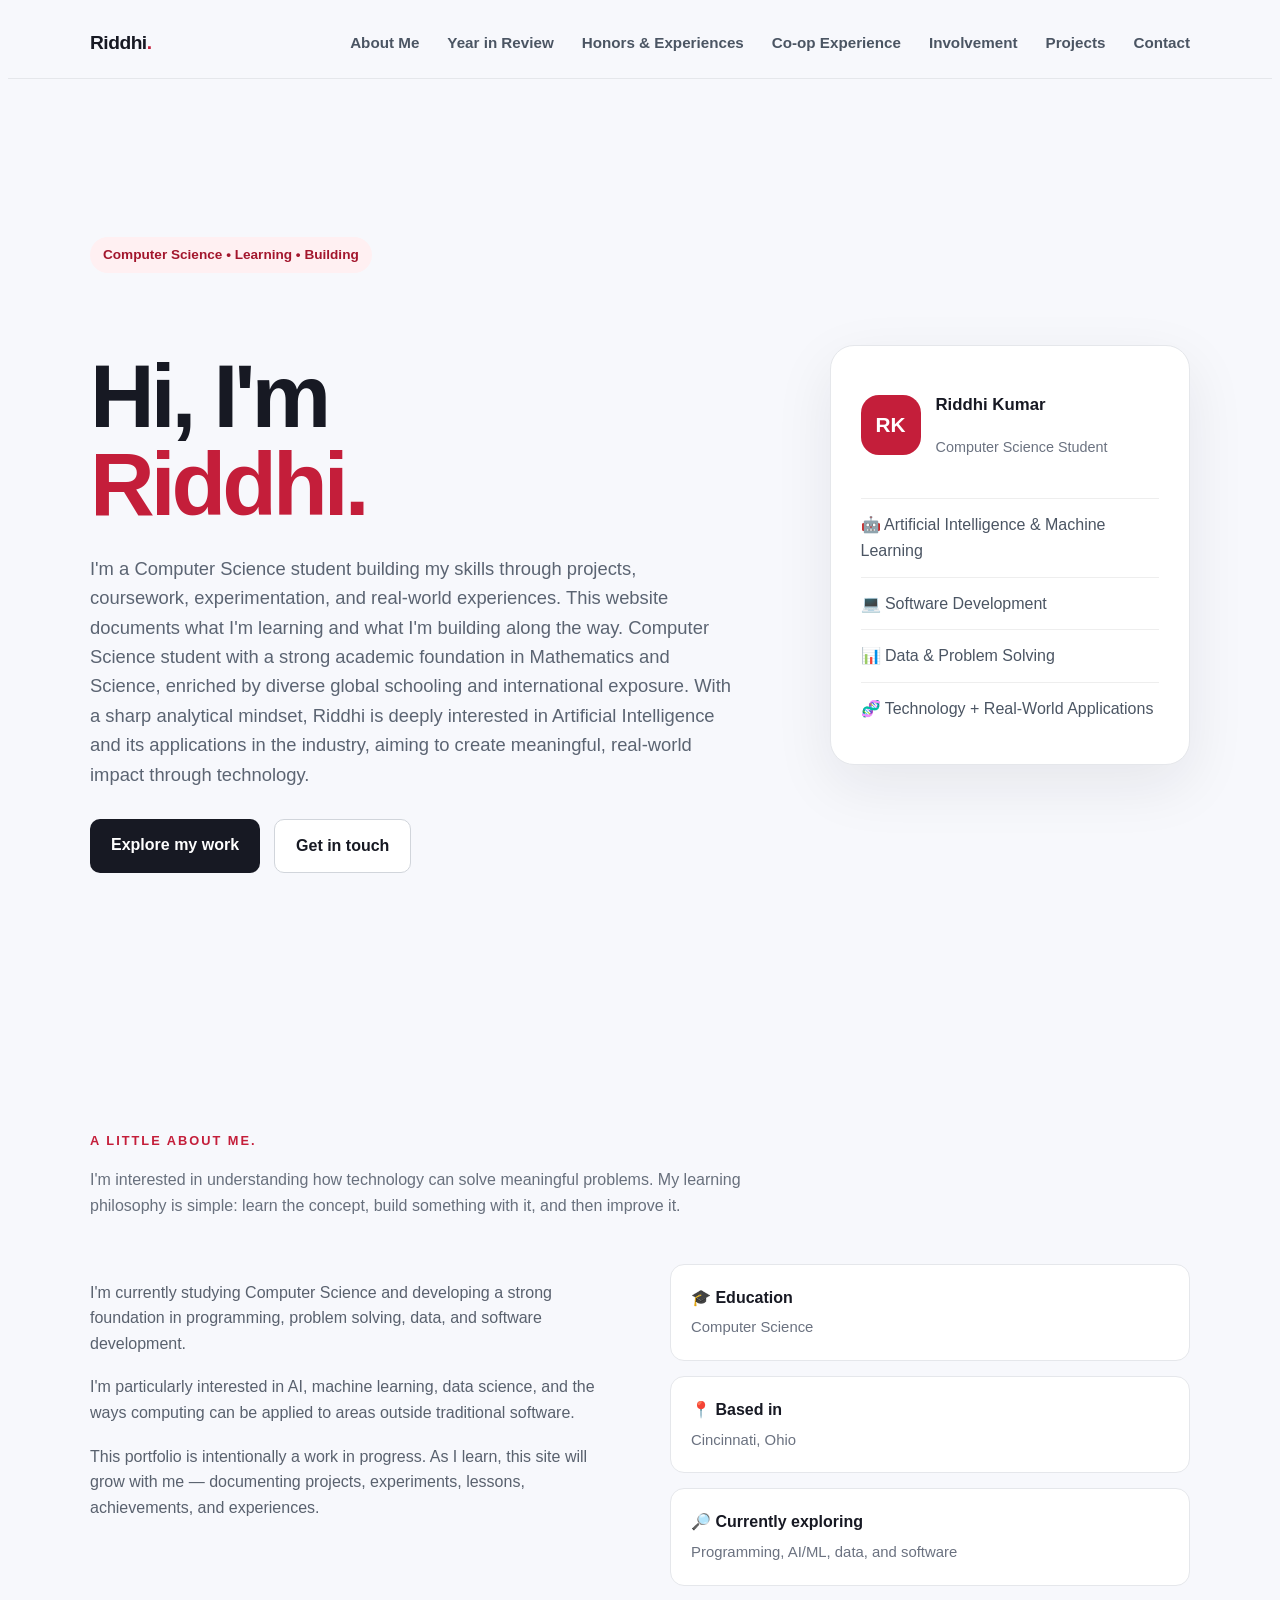
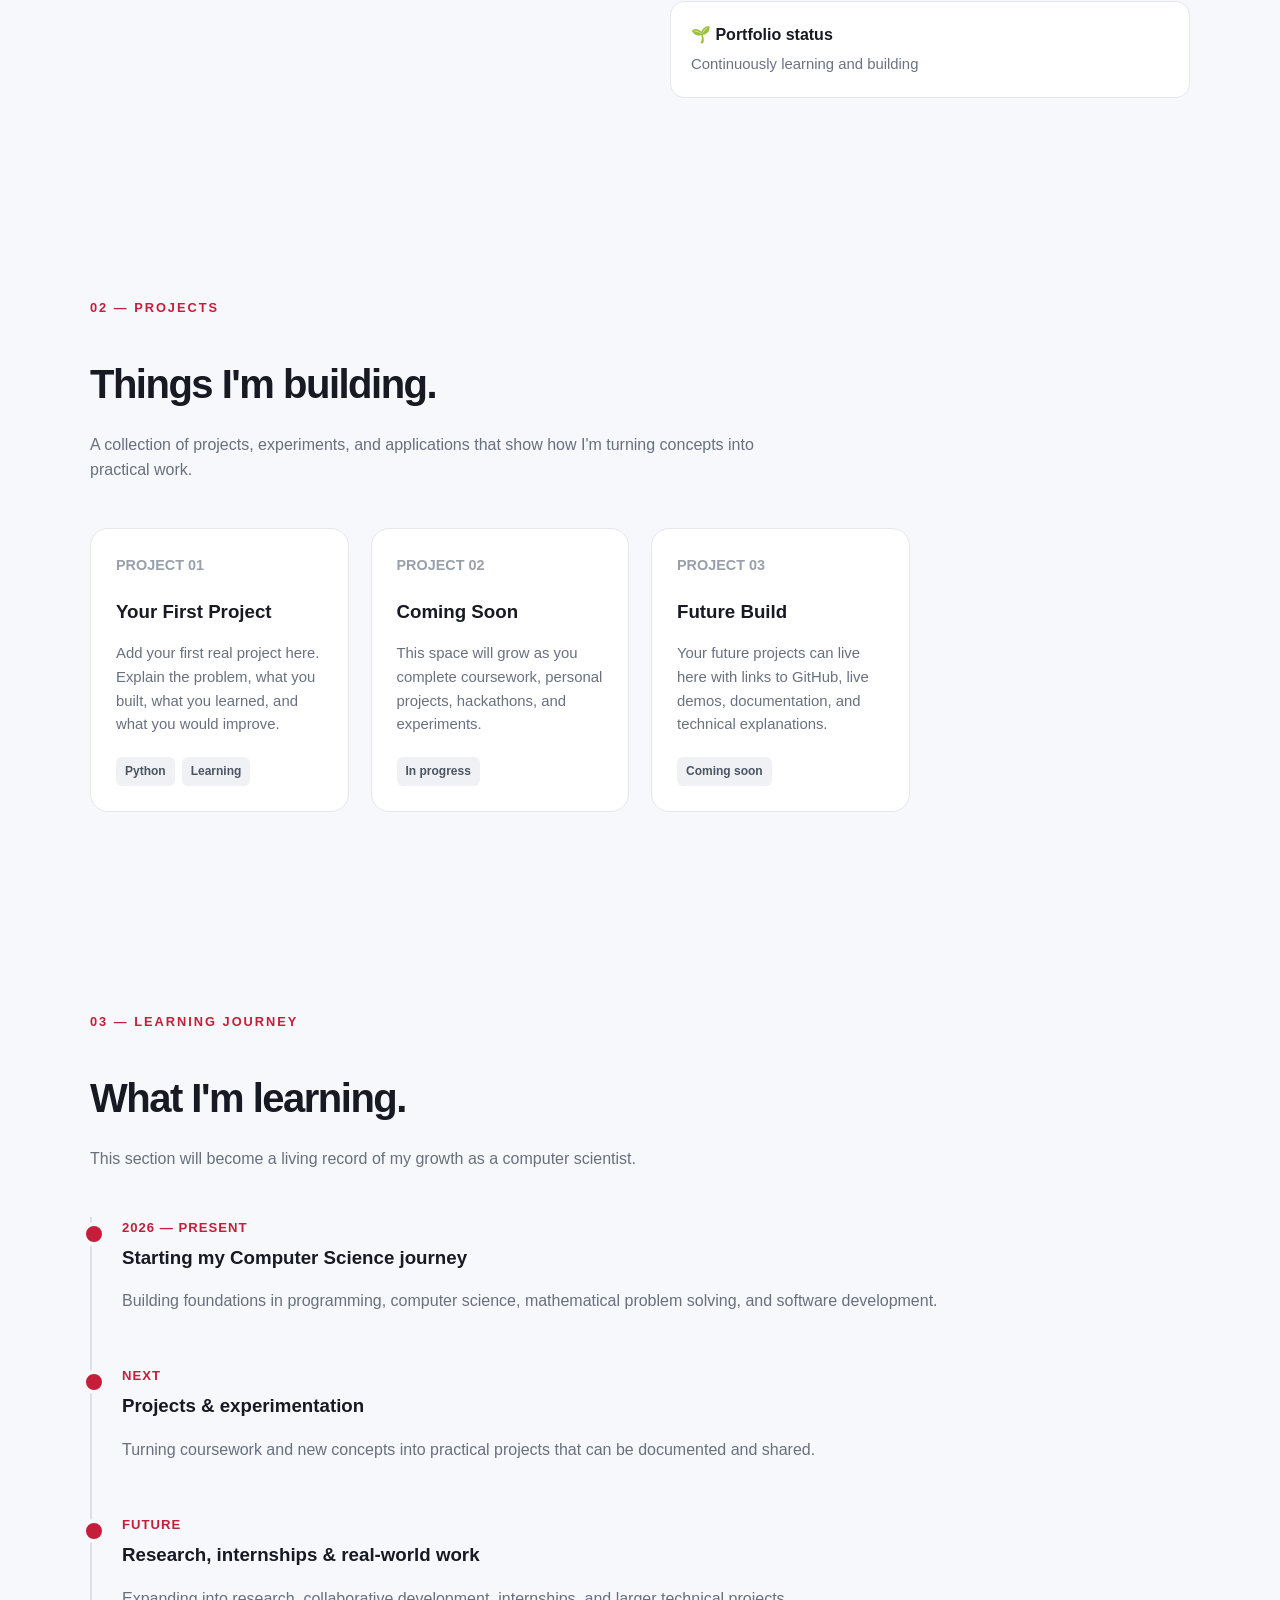
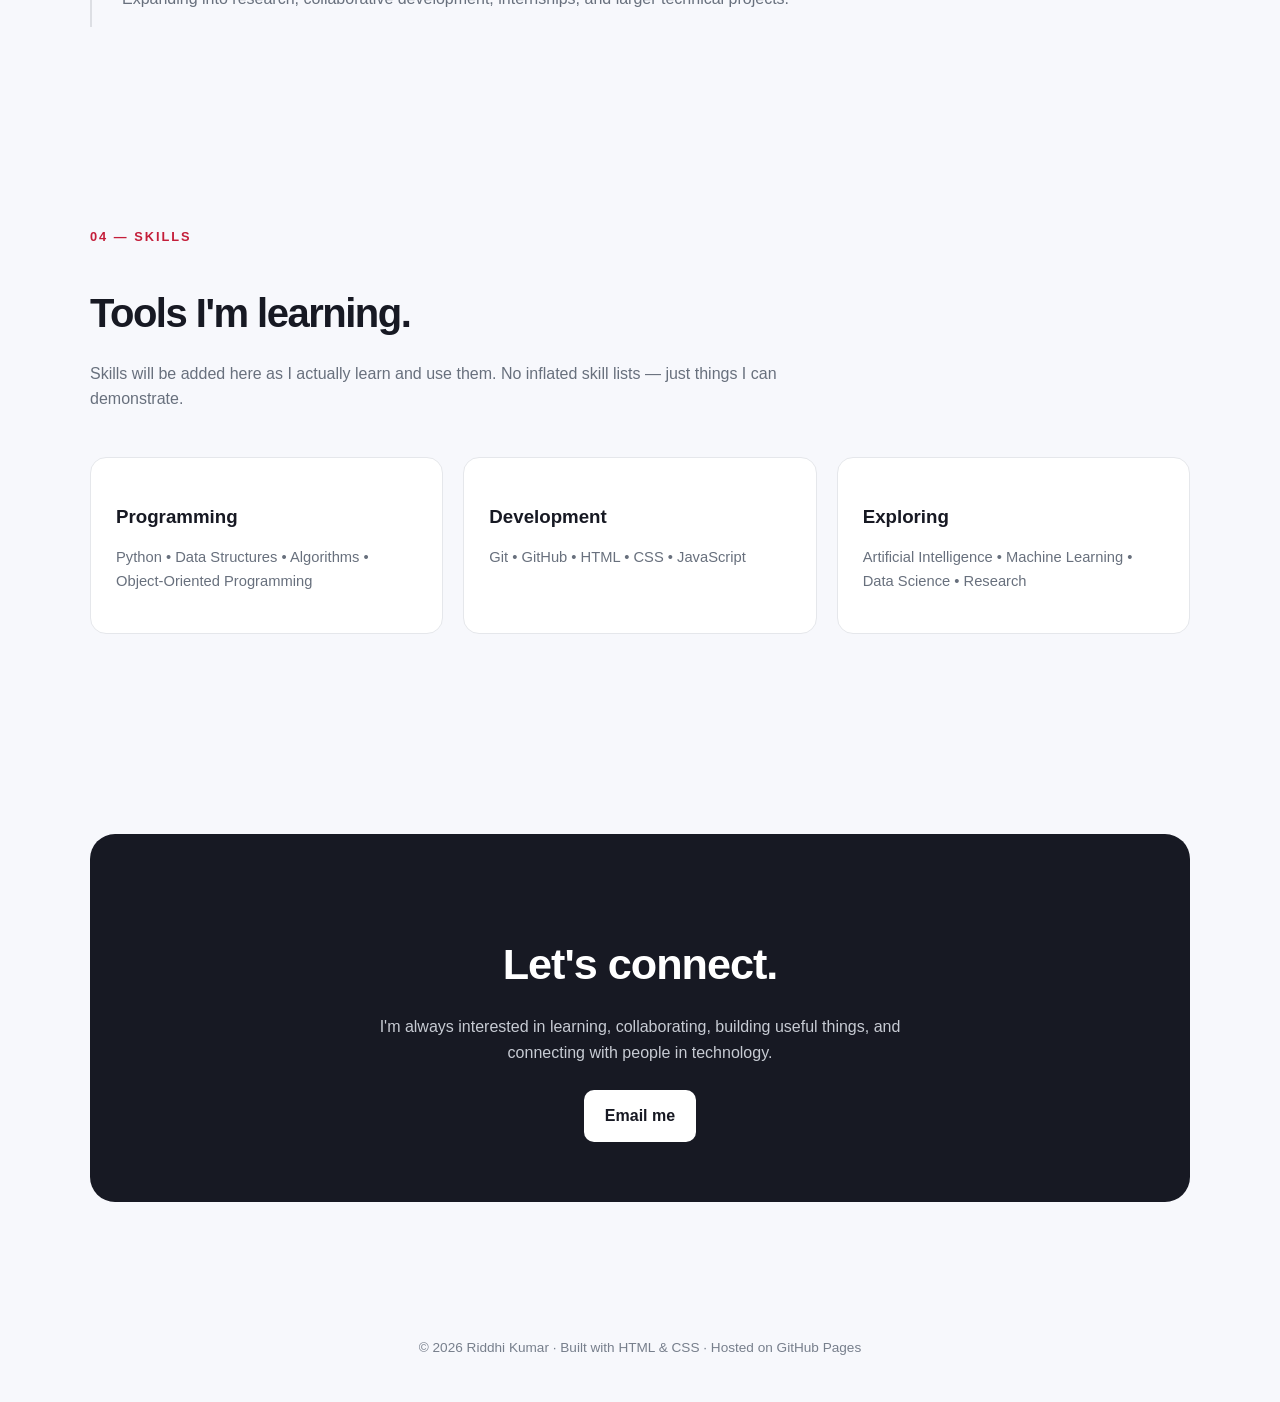
==== index.html @ 65c11aeb "Update index.html" ====
<!DOCTYPE html>
<html lang="en">
<head>
  <meta charset="UTF-8">
  <meta name="viewport" content="width=device-width, initial-scale=1.0">

  <title>Riddhi Kumar | Computer Science Student</title>

  <meta name="description" content="Riddhi Kumar's learning portfolio, projects, skills, and journey in computer science.">
<link rel="stylesheet" href="css/style.css">
 </head>

<body>

  <!-- NAVIGATION -->

 <nav>
    <div class="container nav-container">

        <div class="logo">
            Riddhi<span>.</span>
        </div>

        <div class="nav-links">
            <a href="index.html">About Me</a>
            <a href="year-in-review.html">Year in Review</a>
            <a href="honors.html">Honors & Experiences</a>
            <a href="coop.html">Co-op Experience</a>
            <a href="involvement.html">Involvement</a>
            <a href="projects.html">Projects</a>
            <a href="contact.html">Contact</a>
        </div>

    </div>
</nav>
      <!-- HERO -->

  <header class="hero">
    <div class="container hero-grid">

      <div>
        <div class="eyebrow">Computer Science • Learning • Building</div>

        <h1>
          Hi, I'm<br>
          <span>Riddhi.</span>
        </h1>

        <p class="hero-description">
          I'm a Computer Science student building my skills through
          projects, coursework, experimentation, and real-world experiences.
          This website documents what I'm learning and what I'm building along the way.
          Computer Science student with a strong academic foundation in Mathematics and Science, 
          enriched by diverse global schooling and international exposure. 
          With a sharp analytical mindset,
          Riddhi is deeply interested in Artificial Intelligence and its applications in the industry, 
          aiming to create meaningful, real-world impact through technology.
        </p>

        <div class="buttons">
          <a href="#projects" class="button button-primary">
            Explore my work
          </a>

          <a href="#contact" class="button button-secondary">
            Get in touch
          </a>
        </div>
      </div>


      <div class="hero-card">

        <div class="hero-card-top">
          <div class="avatar">RK</div>

          <div>
            <h3>Riddhi Kumar</h3>
            <p>Computer Science Student</p>
          </div>
        </div>

        <div class="interest">
          🤖 Artificial Intelligence & Machine Learning
        </div>

        <div class="interest">
          💻 Software Development
        </div>

        <div class="interest">
          📊 Data & Problem Solving
        </div>

        <div class="interest">
          🧬 Technology + Real-World Applications
        </div>

      </div>

    </div>
  </header>


  <!-- ABOUT -->

  <section id="about">
    <div class="container">

      <div class="section-label">A little about me.</div>

      <p class="section-intro">
        I'm interested in understanding how technology can solve meaningful
        problems. My learning philosophy is simple: learn the concept,
        build something with it, and then improve it.
      </p>

      <div class="about-grid">

        <div class="about-text">

          <p>
            I'm currently studying Computer Science and developing a strong
            foundation in programming, problem solving, data, and software
            development.
          </p>

          <p>
            I'm particularly interested in AI, machine learning, data science,
            and the ways computing can be applied to areas outside traditional
            software.
          </p>

          <p>
            This portfolio is intentionally a work in progress. As I learn,
            this site will grow with me — documenting projects, experiments,
            lessons, achievements, and experiences.
          </p>

        </div>

        <div class="facts">

          <div class="fact">
            <strong>🎓 Education</strong>
            <span>Computer Science</span>
          </div>

          <div class="fact">
            <strong>📍 Based in</strong>
            <span>Cincinnati, Ohio</span>
          </div>

          <div class="fact">
            <strong>🔎 Currently exploring</strong>
            <span>Programming, AI/ML, data, and software</span>
          </div>

          <div class="fact">
            <strong>🌱 Portfolio status</strong>
            <span>Continuously learning and building</span>
          </div>

        </div>

      </div>
    </div>
  </section>


  <!-- PROJECTS -->

  <section id="projects">
    <div class="container">

      <div class="section-label">02 — Projects</div>

      <h2 class="section-title">Things I'm building.</h2>

      <p class="section-intro">
        A collection of projects, experiments, and applications that show
        how I'm turning concepts into practical work.
      </p>

      <div class="projects">

        <article class="project">
          <div class="project-number">PROJECT 01</div>

          <h3>Your First Project</h3>

          <p>
            Add your first real project here. Explain the problem,
            what you built, what you learned, and what you would improve.
          </p>

          <div class="tags">
            <span class="tag">Python</span>
            <span class="tag">Learning</span>
          </div>
        </article>


        <article class="project">
          <div class="project-number">PROJECT 02</div>

          <h3>Coming Soon</h3>

          <p>
            This space will grow as you complete coursework,
            personal projects, hackathons, and experiments.
          </p>

          <div class="tags">
            <span class="tag">In progress</span>
          </div>
        </article>


        <article class="project">
          <div class="project-number">PROJECT 03</div>

          <h3>Future Build</h3>

          <p>
            Your future projects can live here with links to GitHub,
            live demos, documentation, and technical explanations.
          </p>

          <div class="tags">
            <span class="tag">Coming soon</span>
          </div>
        </article>

      </div>

    </div>
  </section>


  <!-- LEARNING JOURNEY -->

  <section id="learning">
    <div class="container">

      <div class="section-label">03 — Learning Journey</div>

      <h2 class="section-title">What I'm learning.</h2>

      <p class="section-intro">
        This section will become a living record of my growth as a
        computer scientist.
      </p>

      <div class="timeline">

        <div class="timeline-item">

          <div class="timeline-date">2026 — Present</div>

          <h3>Starting my Computer Science journey</h3>

          <p>
            Building foundations in programming, computer science,
            mathematical problem solving, and software development.
          </p>

        </div>


        <div class="timeline-item">

          <div class="timeline-date">Next</div>

          <h3>Projects & experimentation</h3>

          <p>
            Turning coursework and new concepts into practical projects
            that can be documented and shared.
          </p>

        </div>


        <div class="timeline-item">

          <div class="timeline-date">Future</div>

          <h3>Research, internships & real-world work</h3>

          <p>
            Expanding into research, collaborative development,
            internships, and larger technical projects.
          </p>

        </div>

      </div>

    </div>
  </section>


  <!-- SKILLS -->

  <section id="skills">
    <div class="container">

      <div class="section-label">04 — Skills</div>

      <h2 class="section-title">Tools I'm learning.</h2>

      <p class="section-intro">
        Skills will be added here as I actually learn and use them.
        No inflated skill lists — just things I can demonstrate.
      </p>

      <div class="skills">

        <div class="skill-card">
          <h3>Programming</h3>
          <p>
            Python • Data Structures • Algorithms •
            Object-Oriented Programming
          </p>
        </div>

        <div class="skill-card">
          <h3>Development</h3>
          <p>
            Git • GitHub • HTML • CSS • JavaScript
          </p>
        </div>

        <div class="skill-card">
          <h3>Exploring</h3>
          <p>
            Artificial Intelligence • Machine Learning •
            Data Science • Research
          </p>
        </div>

      </div>

    </div>
  </section>


  <!-- CONTACT -->

  <section id="contact">
    <div class="container">

      <div class="contact-box">

        <h2>Let's connect.</h2>

        <p>
          I'm always interested in learning, collaborating,
          building useful things, and connecting with people in technology.
        </p>

        <a
          href="mailto:kumar2rd@mail.uc.edu"
          class="button"
        >
          Email me
        </a>

      </div>

    </div>
  </section>


  <!-- FOOTER -->

  <footer>
    <div class="container">
      © 2026 Riddhi Kumar · Built with HTML & CSS · Hosted on GitHub Pages
    </div>
  </footer>
<script src="js/script.js"></script>
</body>
</html>
---- css/style.css ----
```css
/* =========================
   GLOBAL
========================= */

* {
  margin: 0;
  padding: 0;
  box-sizing: border-box;
}

html {
  scroll-behavior: smooth;
}

body {
  font-family: Inter, -apple-system, BlinkMacSystemFont, "Segoe UI", sans-serif;
  background: #f7f8fc;
  color: #171923;
  line-height: 1.6;
}

a {
  color: inherit;
  text-decoration: none;
}

.container {
  width: min(1100px, 90%);
  margin: auto;
}


/* =========================
   NAVIGATION
========================= */

nav {
  position: sticky;
  top: 0;
  z-index: 1000;

  background: rgba(247, 248, 252, 0.92);
  backdrop-filter: blur(12px);

  border-bottom: 1px solid #e5e7eb;
}

.nav-container {
  min-height: 70px;

  display: flex;
  justify-content: space-between;
  align-items: center;
}

.logo {
  font-size: 1.2rem;
  font-weight: 800;
  letter-spacing: -0.5px;
}

.logo span {
  color: #c41e3a;
}

.nav-links {
  display: flex;
  align-items: center;
  gap: 28px;

  list-style: none;

  font-size: 0.95rem;
  font-weight: 600;
}

.nav-links a {
  color: #4b5563;
  transition: 0.2s ease;
}

.nav-links a:hover {
  color: #c41e3a;
}


/* =========================
   HERO
========================= */

.hero {
  min-height: 88vh;

  display: flex;
  align-items: center;

  padding: 80px 0;
}

.hero-grid {
  display: grid;

  /* Text on left, card on right */
  grid-template-columns: 1.3fr 0.7fr;

  gap: 70px;
  align-items: center;
}

.eyebrow {
  display: inline-block;

  padding: 7px 13px;

  border-radius: 999px;

  background: #fff0f2;
  color: #a3162d;

  font-size: 0.85rem;
  font-weight: 700;

  margin-bottom: 20px;
}

h1 {
  font-size: clamp(3rem, 7vw, 5.8rem);

  line-height: 0.98;
  letter-spacing: -4px;

  margin-bottom: 25px;
}

h1 span {
  color: #c41e3a;
}

.hero-description {
  max-width: 650px;

  font-size: 1.15rem;

  color: #5b6472;

  margin-bottom: 30px;
}

.buttons {
  display: flex;
  flex-wrap: wrap;
  gap: 14px;
}

.button {
  display: inline-block;

  padding: 13px 21px;

  border-radius: 10px;

  font-weight: 700;

  transition: 0.2s ease;
}

.button-primary {
  background: #171923;
  color: white;
}

.button-primary:hover {
  transform: translateY(-2px);
  background: #c41e3a;
}

.button-secondary {
  border: 1px solid #d1d5db;
  background: white;
}

.button-secondary:hover {
  transform: translateY(-2px);
  border-color: #c41e3a;
}


/* =========================
   HERO CARD
========================= */

.hero-card {
  background: white;

  border: 1px solid #e5e7eb;
  border-radius: 24px;

  padding: 30px;

  box-shadow: 0 20px 60px rgba(20, 20, 40, 0.08);
}

.hero-card-top {
  display: flex;
  align-items: center;

  gap: 15px;

  margin-bottom: 25px;
}

.avatar {
  width: 60px;
  height: 60px;

  border-radius: 18px;

  background: #c41e3a;
  color: white;

  display: grid;
  place-items: center;

  font-size: 1.3rem;
  font-weight: 800;
}

.hero-card h3 {
  font-size: 1.05rem;
}

.hero-card p {
  color: #6b7280;
  font-size: 0.9rem;
}

.interest {
  padding: 13px 0;

  border-top: 1px solid #eee;

  color: #4b5563;
}


/* =========================
   GENERAL SECTIONS
========================= */

section {
  padding: 100px 0;
}

.section-label {
  color: #c41e3a;

  font-size: 0.8rem;
  font-weight: 800;

  text-transform: uppercase;
  letter-spacing: 2px;

  margin-bottom: 10px;
}

.section-title {
  font-size: 2.5rem;

  letter-spacing: -1.5px;

  margin-bottom: 15px;
}

.section-intro {
  color: #68707d;

  max-width: 700px;

  margin-bottom: 45px;
}


/* =========================
   ABOUT
========================= */

.about-grid {
  display: grid;

  /* About text on left, facts on right */
  grid-template-columns: 1fr 1fr;

  gap: 60px;
}

.about-text p {
  margin-bottom: 18px;

  color: #59616e;
}

.facts {
  display: grid;
  gap: 15px;
}

.fact {
  padding: 20px;

  background: white;

  border: 1px solid #e5e7eb;
  border-radius: 14px;
}

.fact strong {
  display: block;

  margin-bottom: 4px;
}

.fact span {
  color: #6b7280;

  font-size: 0.93rem;
}


/* =========================
   PROJECTS
========================= */

.projects {
  display: grid;

  /* FOUR PROJECTS ACROSS */
  grid-template-columns: repeat(4, 1fr);

  gap: 22px;
}

.project {
  background: white;

  border: 1px solid #e5e7eb;
  border-radius: 18px;

  padding: 25px;

  transition: 0.25s ease;
}

.project:hover {
  transform: translateY(-5px);

  box-shadow: 0 15px 40px rgba(20, 20, 40, 0.08);
}

.project-number {
  color: #c41e3a;

  font-weight: 800;

  margin-bottom: 20px;
}

.project h3 {
  margin-bottom: 10px;
}

.project p {
  color: #69717e;

  font-size: 0.93rem;

  margin-bottom: 20px;
}


/* =========================
   PROJECT TAGS
========================= */

.tags {
  display: flex;

  flex-wrap: wrap;

  gap: 7px;
}

.tag {
  background: #f0f1f4;

  padding: 5px 9px;

  border-radius: 6px;

  font-size: 0.75rem;
  font-weight: 700;

  color: #4b5563;
}


/* =========================
   LEARNING / TIMELINE
========================= */

.timeline {
  border-left: 2px solid #dddfe4;

  padding-left: 30px;

  display: grid;

  gap: 35px;
}

.timeline-item {
  position: relative;
}

.timeline-item::before {
  content: "";

  position: absolute;

  left: -40px;
  top: 5px;

  width: 16px;
  height: 16px;

  border-radius: 50%;

  background: #c41e3a;

  border: 4px solid #f7f8fc;
}

.timeline-date {
  color: #c41e3a;

  font-size: 0.82rem;
  font-weight: 800;

  text-transform: uppercase;
  letter-spacing: 1px;
}

.timeline-item h3 {
  margin: 5px 0;
}

.timeline-item p {
  color: #68707d;
}


/* =========================
   SKILLS
========================= */

.skills {
  display: grid;

  /* THREE SKILLS ACROSS */
  grid-template-columns: repeat(3, 1fr);

  gap: 20px;
}

.skill-card {
  background: white;

  border: 1px solid #e5e7eb;
  border-radius: 16px;

  padding: 25px;
}

.skill-card h3 {
  margin-bottom: 10px;
}

.skill-card p {
  color: #68707d;

  font-size: 0.92rem;
}


/* =========================
   CONTACT
========================= */

.contact-box {
  background: #171923;

  color: white;

  border-radius: 25px;

  padding: 60px;

  text-align: center;
}

.contact-box h2 {
  font-size: 2.7rem;

  margin-bottom: 15px;

  letter-spacing: -1px;
}

.contact-box p {
  color: #c7cbd3;

  max-width: 600px;

  margin: 0 auto 25px;
}

.contact-box .button {
  background: white;

  color: #171923;
}


/* =========================
   FOOTER
========================= */

footer {
  padding: 35px 0;

  color: #777f8c;

  font-size: 0.85rem;

  text-align: center;
}


/* =========================
   MOBILE
========================= */

@media (max-width: 1000px) {

  .nav-links {
    gap: 15px;
    font-size: 0.85rem;
  }

  .hero-grid {
    grid-template-columns: 1fr;
  }

  .about-grid {
    grid-template-columns: 1fr;
  }

  .projects {
    grid-template-columns: repeat(2, 1fr);
  }

  .skills {
    grid-template-columns: repeat(2, 1fr);
  }
}


@media (max-width: 650px) {

  .nav-container {
    flex-direction: column;

    padding: 18px 0;

    gap: 15px;
  }

  .nav-links {
    flex-wrap: wrap;

    justify-content: center;

    gap: 12px;
  }

  .hero {
    padding: 60px 0;
  }

  h1 {
    font-size: 3rem;

    letter-spacing: -2px;
  }

  .projects {
    grid-template-columns: 1fr;
  }

  .skills {
    grid-template-columns: 1fr;
  }

  .contact-box {
    padding: 40px 25px;
  }

  .contact-box h2 {
    font-size: 2.2rem;
  }
}
```
/* =========================
   YEAR IN REVIEW PAGE
========================= */

.year-review-page {
    min-height: calc(100vh - 70px);
}

.year-review-hero {
    padding: 110px 0 120px;
}

.year-review-intro {
    max-width: 650px;
    color: #68707d;
    font-size: 1.1rem;
    margin-bottom: 55px;
}


/* YEAR CARD */

.year-card {
    display: block;

    position: relative;

    max-width: 850px;

    margin: 0 auto;

    padding: 45px;

    background: white;

    border: 1px solid #e5e7eb;

    border-radius: 24px;

    box-shadow: 0 20px 60px rgba(20, 20, 40, 0.07);

    transition:
        transform 0.3s ease,
        box-shadow 0.3s ease,
        border-color 0.3s ease;
}


/* Card hover */

.year-card:hover {
    transform: translateY(-8px);

    border-color: #c41e3a;

    box-shadow: 0 30px 80px rgba(20, 20, 40, 0.12);
}


/* TOP OF CARD */

.year-card-top {
    display: flex;

    justify-content: space-between;

    align-items: center;

    margin-bottom: 55px;
}

.year-card-label {
    font-size: 0.75rem;

    font-weight: 800;

    letter-spacing: 2px;

    color: #c41e3a;
}

.year-card-arrow {
    width: 45px;
    height: 45px;

    display: grid;

    place-items: center;

    border-radius: 50%;

    background: #f7f8fc;

    font-size: 1.3rem;

    transition: 0.3s ease;
}

.year-card:hover .year-card-arrow {
    background: #c41e3a;

    color: white;

    transform: rotate(5deg);
}


/* YEAR NUMBER */

.year-number {
    font-size: 1rem;

    font-weight: 700;

    color: #68707d;

    margin-bottom: 5px;
}


/* YEAR TITLE */

.year-card h2 {
    font-size: clamp(3rem, 7vw, 5rem);

    line-height: 1;

    letter-spacing: -3px;

    margin-bottom: 25px;

    color: #171923;
}


/* DESCRIPTION */

.year-card-description {
    max-width: 650px;

    font-size: 1.05rem;

    color: #68707d;

    line-height: 1.8;
}


/* CARD FOOTER */

.year-card-footer {
    display: flex;

    justify-content: space-between;

    align-items: center;

    margin-top: 55px;

    padding-top: 20px;

    border-top: 1px solid #e5e7eb;

    font-size: 0.9rem;

    font-weight: 800;

    color: #171923;
}

.year-card-footer .arrow {
    color: #c41e3a;

    font-size: 1.3rem;

    transition: transform 0.3s ease;
}

.year-card:hover .year-card-footer .arrow {
    transform: translateX(6px);
}


/* MOBILE */

@media (max-width: 650px) {

    .year-review-hero {
        padding: 70px 0 80px;
    }

    .year-card {
        padding: 30px;
    }

    .year-card-top {
        margin-bottom: 40px;
    }

    .year-card h2 {
        font-size: 3.2rem;

        letter-spacing: -2px;
    }

    .year-card-footer {
        margin-top: 40px;
    }
}
/* =========================
   PROJECTS PAGE
========================= */

.projects-page {
    min-height: calc(100vh - 70px);
}

.projects-hero {
    padding: 110px 0 120px;
}

.projects-intro {
    max-width: 700px;
    color: #68707d;
    font-size: 1.1rem;
    line-height: 1.8;
    margin-bottom: 60px;
}


/* PROJECT GRID */

.project-grid {
    display: grid;
    grid-template-columns: repeat(2, 1fr);
    gap: 28px;
}


/* PROJECT CARD */

.project-card {
    display: flex;
    flex-direction: column;

    min-height: 430px;

    padding: 35px;

    background: white;

    border: 1px solid #e5e7eb;

    border-radius: 22px;

    box-shadow: 0 15px 45px rgba(20, 20, 40, 0.05);

    text-decoration: none;

    transition:
        transform 0.3s ease,
        box-shadow 0.3s ease,
        border-color 0.3s ease;
}

.project-card:hover {
    transform: translateY(-8px);

    border-color: #c41e3a;

    box-shadow: 0 25px 65px rgba(20, 20, 40, 0.11);
}


/* CARD TOP */

.project-card-top {
    display: flex;

    justify-content: space-between;

    align-items: center;

    margin-bottom: 55px;
}

.project-number {
    font-size: 0.9rem;

    font-weight: 800;

    color: #9aa0aa;
}

.project-arrow {
    width: 44px;
    height: 44px;

    display: grid;

    place-items: center;

    border-radius: 50%;

    background: #f7f8fc;

    color: #171923;

    font-size: 1.2rem;

    transition: 0.3s ease;
}

.project-card:hover .project-arrow {
    background: #c41e3a;

    color: white;

    transform: rotate(5deg);
}


/* CONTENT */

.project-card-content {
    flex: 1;
}

.project-category {
    margin-bottom: 12px;

    font-size: 0.72rem;

    font-weight: 800;

    letter-spacing: 1.8px;

    color: #c41e3a;
}

.project-card h2 {
    margin-bottom: 18px;

    font-size: 2rem;

    letter-spacing: -1px;

    color: #171923;
}

.project-card-content > p:last-child {
    max-width: 500px;

    color: #68707d;

    line-height: 1.7;

    font-size: 0.98rem;
}


/* CARD FOOTER */

.project-card-footer {
    display: flex;

    justify-content: space-between;

    align-items: center;

    padding-top: 22px;

    margin-top: 35px;

    border-top: 1px solid #e5e7eb;

    color: #171923;

    font-size: 0.9rem;

    font-weight: 800;
}

.project-card-footer span:last-child {
    color: #c41e3a;

    font-size: 1.25rem;

    transition: transform 0.3s ease;
}

.project-card:hover .project-card-footer span:last-child {
    transform: translateX(6px);
}


/* MOBILE */

@media (max-width: 800px) {

    .projects-hero {
        padding: 75px 0 90px;
    }

    .project-grid {
        grid-template-columns: 1fr;
    }

    .project-card {
        min-height: 390px;
    }

}


@media (max-width: 650px) {

    .project-card {
        padding: 28px;

        min-height: 360px;
    }

    .project-card-top {
        margin-bottom: 40px;
    }

    .project-card h2 {
        font-size: 1.7rem;
    }

}
/* =========================
   INVOLVEMENT PAGE
========================= */

.involvement-page {
    min-height: calc(100vh - 70px);
}

.involvement-hero {
    padding: 110px 0 120px;
}

.involvement-intro {
    max-width: 700px;
    color: #68707d;
    font-size: 1.1rem;
    line-height: 1.8;
    margin-bottom: 60px;
}


/* INVOLVEMENT GRID */

.involvement-grid {
    display: grid;
    grid-template-columns: repeat(2, 1fr);
    gap: 28px;
}


/* CARD */

.involvement-card {
    display: flex;
    flex-direction: column;

    min-height: 430px;

    padding: 35px;

    background: white;

    border: 1px solid #e5e7eb;

    border-radius: 22px;

    box-shadow: 0 15px 45px rgba(20, 20, 40, 0.05);

    text-decoration: none;

    transition:
        transform 0.3s ease,
        box-shadow 0.3s ease,
        border-color 0.3s ease;
}

.involvement-card:hover {
    transform: translateY(-8px);

    border-color: #c41e3a;

    box-shadow: 0 25px 65px rgba(20, 20, 40, 0.11);
}


/* CARD TOP */

.involvement-card-top {
    display: flex;

    justify-content: space-between;

    align-items: center;

    margin-bottom: 55px;
}

.involvement-number {
    font-size: 0.9rem;

    font-weight: 800;

    color: #9aa0aa;
}

.involvement-arrow {
    width: 44px;
    height: 44px;

    display: grid;

    place-items: center;

    border-radius: 50%;

    background: #f7f8fc;

    color: #171923;

    font-size: 1.2rem;

    transition: 0.3s ease;
}

.involvement-card:hover .involvement-arrow {
    background: #c41e3a;

    color: white;

    transform: rotate(5deg);
}


/* CONTENT */

.involvement-card-content {
    flex: 1;
}

.involvement-category {
    margin-bottom: 12px;

    font-size: 0.72rem;

    font-weight: 800;

    letter-spacing: 1.8px;

    color: #c41e3a;
}

.involvement-card h2 {
    margin-bottom: 18px;

    font-size: 2rem;

    letter-spacing: -1px;

    color: #171923;
}

.involvement-card-content > p:last-child {
    max-width: 500px;

    color: #68707d;

    line-height: 1.7;

    font-size: 0.98rem;
}


/* FOOTER */

.involvement-card-footer {
    display: flex;

    justify-content: space-between;

    align-items: center;

    padding-top: 22px;

    margin-top: 35px;

    border-top: 1px solid #e5e7eb;

    color: #171923;

    font-size: 0.9rem;

    font-weight: 800;
}

.involvement-card-footer span:last-child {
    color: #c41e3a;

    font-size: 1.25rem;

    transition: transform 0.3s ease;
}

.involvement-card:hover .involvement-card-footer span:last-child {
    transform: translateX(6px);
}


/* MOBILE */

@media (max-width: 800px) {

    .involvement-hero {
        padding: 75px 0 90px;
    }

    .involvement-grid {
        grid-template-columns: 1fr;
    }

    .involvement-card {
        min-height: 390px;
    }

}

@media (max-width: 650px) {

    .involvement-card {
        padding: 28px;
        min-height: 360px;
    }

    .involvement-card-top {
        margin-bottom: 40px;
    }

    .involvement-card h2 {
        font-size: 1.7rem;
    }

}
/* =========================
   HONORS & EXPERIENCES PAGE
========================= */

.honors-page {
    min-height: calc(100vh - 70px);
}

.honors-hero {
    padding: 110px 0 120px;
}

.honors-intro {
    max-width: 700px;
    color: #68707d;
    font-size: 1.1rem;
    line-height: 1.8;
    margin-bottom: 60px;
}


/* HONORS GRID */

.honors-grid {
    display: grid;
    grid-template-columns: repeat(2, 1fr);
    gap: 28px;
}


/* CARD */

.honors-card {
    display: flex;
    flex-direction: column;

    min-height: 430px;

    padding: 35px;

    background: white;

    border: 1px solid #e5e7eb;

    border-radius: 22px;

    box-shadow: 0 15px 45px rgba(20, 20, 40, 0.05);

    text-decoration: none;

    transition:
        transform 0.3s ease,
        box-shadow 0.3s ease,
        border-color 0.3s ease;
}

.honors-card:hover {
    transform: translateY(-8px);

    border-color: #c41e3a;

    box-shadow: 0 25px 65px rgba(20, 20, 40, 0.11);
}


/* CARD TOP */

.honors-card-top {
    display: flex;

    justify-content: space-between;

    align-items: center;

    margin-bottom: 55px;
}

.honors-number {
    font-size: 0.9rem;

    font-weight: 800;

    color: #9aa0aa;
}

.honors-arrow {
    width: 44px;
    height: 44px;

    display: grid;

    place-items: center;

    border-radius: 50%;

    background: #f7f8fc;

    color: #171923;

    font-size: 1.2rem;

    transition: 0.3s ease;
}

.honors-card:hover .honors-arrow {
    background: #c41e3a;

    color: white;

    transform: rotate(5deg);
}


/* CONTENT */

.honors-card-content {
    flex: 1;
}

.honors-category {
    margin-bottom: 12px;

    font-size: 0.72rem;

    font-weight: 800;

    letter-spacing: 1.8px;

    color: #c41e3a;
}

.honors-card h2 {
    margin-bottom: 18px;

    font-size: 2rem;

    letter-spacing: -1px;

    color: #171923;
}

.honors-card-content > p:last-child {
    max-width: 500px;

    color: #68707d;

    line-height: 1.7;

    font-size: 0.98rem;
}


/* FOOTER */

.honors-card-footer {
    display: flex;

    justify-content: space-between;

    align-items: center;

    padding-top: 22px;

    margin-top: 35px;

    border-top: 1px solid #e5e7eb;

    color: #171923;

    font-size: 0.9rem;

    font-weight: 800;
}

.honors-card-footer span:last-child {
    color: #c41e3a;

    font-size: 1.25rem;

    transition: transform 0.3s ease;
}

.honors-card:hover .honors-card-footer span:last-child {
    transform: translateX(6px);
}


/* MOBILE */

@media (max-width: 800px) {

    .honors-hero {
        padding: 75px 0 90px;
    }

    .honors-grid {
        grid-template-columns: 1fr;
    }

    .honors-card {
        min-height: 390px;
    }

}

@media (max-width: 650px) {

    .honors-card {
        padding: 28px;
        min-height: 360px;
    }

    .honors-card-top {
        margin-bottom: 40px;
    }

    .honors-card h2 {
        font-size: 1.7rem;
    }

}
/* =========================
   CO-OP EXPERIENCE PAGE
========================= */

.coop-page {
    min-height: calc(100vh - 70px);
}

.coop-hero {
    padding: 110px 0 120px;
}

.coop-intro {
    max-width: 700px;
    color: #68707d;
    font-size: 1.1rem;
    line-height: 1.8;
    margin-bottom: 60px;
}


/* CO-OP GRID */

.coop-grid {
    display: grid;
    grid-template-columns: repeat(3, 1fr);
    gap: 28px;
}


/* CARD */

.coop-card {
    display: flex;
    flex-direction: column;

    min-height: 430px;

    padding: 35px;

    background: white;

    border: 1px solid #e5e7eb;

    border-radius: 22px;

    box-shadow: 0 15px 45px rgba(20, 20, 40, 0.05);

    text-decoration: none;

    transition:
        transform 0.3s ease,
        box-shadow 0.3s ease,
        border-color 0.3s ease;
}

.coop-card:hover {
    transform: translateY(-8px);

    border-color: #c41e3a;

    box-shadow: 0 25px 65px rgba(20, 20, 40, 0.11);
}


/* TOP */

.coop-card-top {
    display: flex;

    justify-content: space-between;

    align-items: center;

    margin-bottom: 55px;
}

.coop-number {
    font-size: 0.9rem;

    font-weight: 800;

    color: #9aa0aa;
}

.coop-arrow {
    width: 44px;
    height: 44px;

    display: grid;

    place-items: center;

    border-radius: 50%;

    background: #f7f8fc;

    color: #171923;

    font-size: 1.2rem;

    transition: 0.3s ease;
}

.coop-card:hover .coop-arrow {
    background: #c41e3a;

    color: white;

    transform: rotate(5deg);
}


/* CONTENT */

.coop-card-content {
    flex: 1;
}

.coop-category {
    margin-bottom: 12px;

    font-size: 0.72rem;

    font-weight: 800;

    letter-spacing: 1.8px;

    color: #c41e3a;
}

.coop-card h2 {
    margin-bottom: 18px;

    font-size: 2rem;

    letter-spacing: -1px;

    color: #171923;
}

.coop-card-content > p:last-child {
    color: #68707d;

    line-height: 1.7;

    font-size: 0.98rem;
}


/* FOOTER */

.coop-card-footer {
    display: flex;

    justify-content: space-between;

    align-items: center;

    padding-top: 22px;

    margin-top: 35px;

    border-top: 1px solid #e5e7eb;

    color: #171923;

    font-size: 0.9rem;

    font-weight: 800;
}

.coop-card-footer span:last-child {
    color: #c41e3a;

    font-size: 1.25rem;

    transition: transform 0.3s ease;
}

.coop-card:hover .coop-card-footer span:last-child {
    transform: translateX(6px);
}


/* TABLET */

@media (max-width: 1000px) {

    .coop-grid {
        grid-template-columns: repeat(2, 1fr);
    }

}


/* MOBILE */

@media (max-width: 700px) {

    .coop-hero {
        padding: 75px 0 90px;
    }

    .coop-grid {
        grid-template-columns: 1fr;
    }

    .coop-card {
        min-height: 390px;
    }

}

@media (max-width: 650px) {

    .coop-card {
        padding: 28px;
        min-height: 360px;
    }

    .coop-card-top {
        margin-bottom: 40px;
    }

    .coop-card h2 {
        font-size: 1.7rem;
    }

}
/* =========================
   YEAR IN REVIEW PAGE
========================= */

.year-review-page {
    min-height: calc(100vh - 70px);
}

.year-review-hero {
    padding: 110px 0 120px;
}

.year-review-intro {
    max-width: 650px;
    color: #68707d;
    font-size: 1.1rem;
    line-height: 1.7;
    margin-bottom: 55px;
}


/* YEAR CARD */

.year-card {
    display: block;
    max-width: 850px;
    margin: 0 auto;

    padding: 45px;

    background: #ffffff;
    border: 1px solid #e5e7eb;
    border-radius: 24px;

    box-shadow: 0 20px 60px rgba(20, 20, 40, 0.07);

    transition: 0.3s ease;
}

.year-card:hover {
    transform: translateY(-8px);
    border-color: #c41e3a;
    box-shadow: 0 30px 80px rgba(20, 20, 40, 0.12);
}


/* CARD TOP */

.year-card-top {
    display: flex;
    justify-content: space-between;
    align-items: center;

    margin-bottom: 55px;
}

.year-card-label {
    font-size: 0.75rem;
    font-weight: 800;
    letter-spacing: 2px;

    color: #c41e3a;
}

.year-card-arrow {
    width: 45px;
    height: 45px;

    display: grid;
    place-items: center;

    border-radius: 50%;

    background: #f7f8fc;

    font-size: 1.3rem;

    transition: 0.3s ease;
}

.year-card:hover .year-card-arrow {
    background: #c41e3a;
    color: white;
}


/* YEAR */

.year-number {
    font-size: 1rem;
    font-weight: 700;

    color: #68707d;

    margin-bottom: 5px;
}

.year-card h2 {
    font-size: clamp(3rem, 7vw, 5rem);

    line-height: 1;
    letter-spacing: -3px;

    margin-bottom: 25px;

    color: #171923;
}

.year-card-description {
    max-width: 650px;

    font-size: 1.05rem;
    line-height: 1.8;

    color: #68707d;
}


/* CARD FOOTER */

.year-card-footer {
    display: flex;
    justify-content: space-between;
    align-items: center;

    margin-top: 55px;
    padding-top: 20px;

    border-top: 1px solid #e5e7eb;

    font-size: 0.9rem;
    font-weight: 800;

    color: #171923;
}

.year-card-footer .arrow {
    color: #c41e3a;
    font-size: 1.3rem;

    transition: 0.3s ease;
}

.year-card:hover .year-card-footer .arrow {
    transform: translateX(6px);
}


/* MOBILE */

@media (max-width: 650px) {

    .year-review-hero {
        padding: 70px 0 80px;
    }

    .year-card {
        padding: 30px;
    }

    .year-card-top {
        margin-bottom: 40px;
    }

    .year-card h2 {
        font-size: 3.2rem;
        letter-spacing: -2px;
    }

    .year-card-footer {
        margin-top: 40px;
    }

}
/* =========================
   CONTACT & RESUME PAGE
========================= */

.contact-page {
    min-height: calc(100vh - 70px);
}

.contact-hero {
    padding: 110px 0 120px;
}

.contact-intro {
    max-width: 700px;

    color: #68707d;

    font-size: 1.1rem;

    line-height: 1.8;

    margin-bottom: 60px;
}


/* CONTACT GRID */

.contact-grid {
    display: grid;

    grid-template-columns: repeat(2, 1fr);

    gap: 28px;
}


/* CONTACT CARD */

.contact-card {
    display: flex;

    flex-direction: column;

    min-height: 430px;

    padding: 35px;

    background: white;

    border: 1px solid #e5e7eb;

    border-radius: 22px;

    box-shadow: 0 15px 45px rgba(20, 20, 40, 0.05);

    transition:
        transform 0.3s ease,
        box-shadow 0.3s ease,
        border-color 0.3s ease;
}

.contact-card:hover {
    transform: translateY(-8px);

    border-color: #c41e3a;

    box-shadow: 0 25px 65px rgba(20, 20, 40, 0.11);
}


/* CARD TOP */

.contact-card-top {
    display: flex;

    justify-content: space-between;

    align-items: center;

    margin-bottom: 55px;
}

.contact-card-label {
    font-size: 0.72rem;

    font-weight: 800;

    letter-spacing: 1.8px;

    color: #c41e3a;
}

.contact-card-icon {
    width: 44px;
    height: 44px;

    display: grid;

    place-items: center;

    border-radius: 50%;

    background: #f7f8fc;

    color: #171923;

    font-size: 1.2rem;

    transition: 0.3s ease;
}

.contact-card:hover .contact-card-icon {
    background: #c41e3a;

    color: white;
}


/* CONTENT */

.contact-content {
    flex: 1;
}

.contact-content h2 {
    margin-bottom: 18px;

    font-size: 2rem;

    letter-spacing: -1px;

    color: #171923;
}

.contact-content > p {
    max-width: 500px;

    color: #68707d;

    line-height: 1.7;

    font-size: 0.98rem;

    margin-bottom: 30px;
}


/* CONTACT LINKS */

.contact-links {
    display: flex;

    flex-direction: column;

    border-top: 1px solid #e5e7eb;
}

.contact-links a {
    display: flex;

    justify-content: space-between;

    align-items: center;

    padding: 17px 0;

    border-bottom: 1px solid #e5e7eb;

    font-size: 0.95rem;

    font-weight: 700;

    color: #171923;

    transition: 0.2s ease;
}

.contact-links a:hover {
    color: #c41e3a;

    padding-left: 5px;
}

.contact-links a span:last-child {
    color: #c41e3a;

    font-size: 1.2rem;
}


/* RESUME BUTTONS */

.resume-buttons {
    display: flex;

    flex-wrap: wrap;

    gap: 12px;

    margin-top: 10px;
}

.resume-buttons .button {
    text-align: center;
}


/* MOBILE */

@media (max-width: 800px) {

    .contact-hero {
        padding: 75px 0 90px;
    }

    .contact-grid {
        grid-template-columns: 1fr;
    }

    .contact-card {
        min-height: 390px;
    }

}


@media (max-width: 650px) {

    .contact-card {
        padding: 28px;

        min-height: 360px;
    }

    .contact-card-top {
        margin-bottom: 40px;
    }

    .contact-content h2 {
        font-size: 1.7rem;
    }

    .resume-buttons {
        flex-direction: column;
    }

    .resume-buttons .button {
        width: 100%;
    }

}
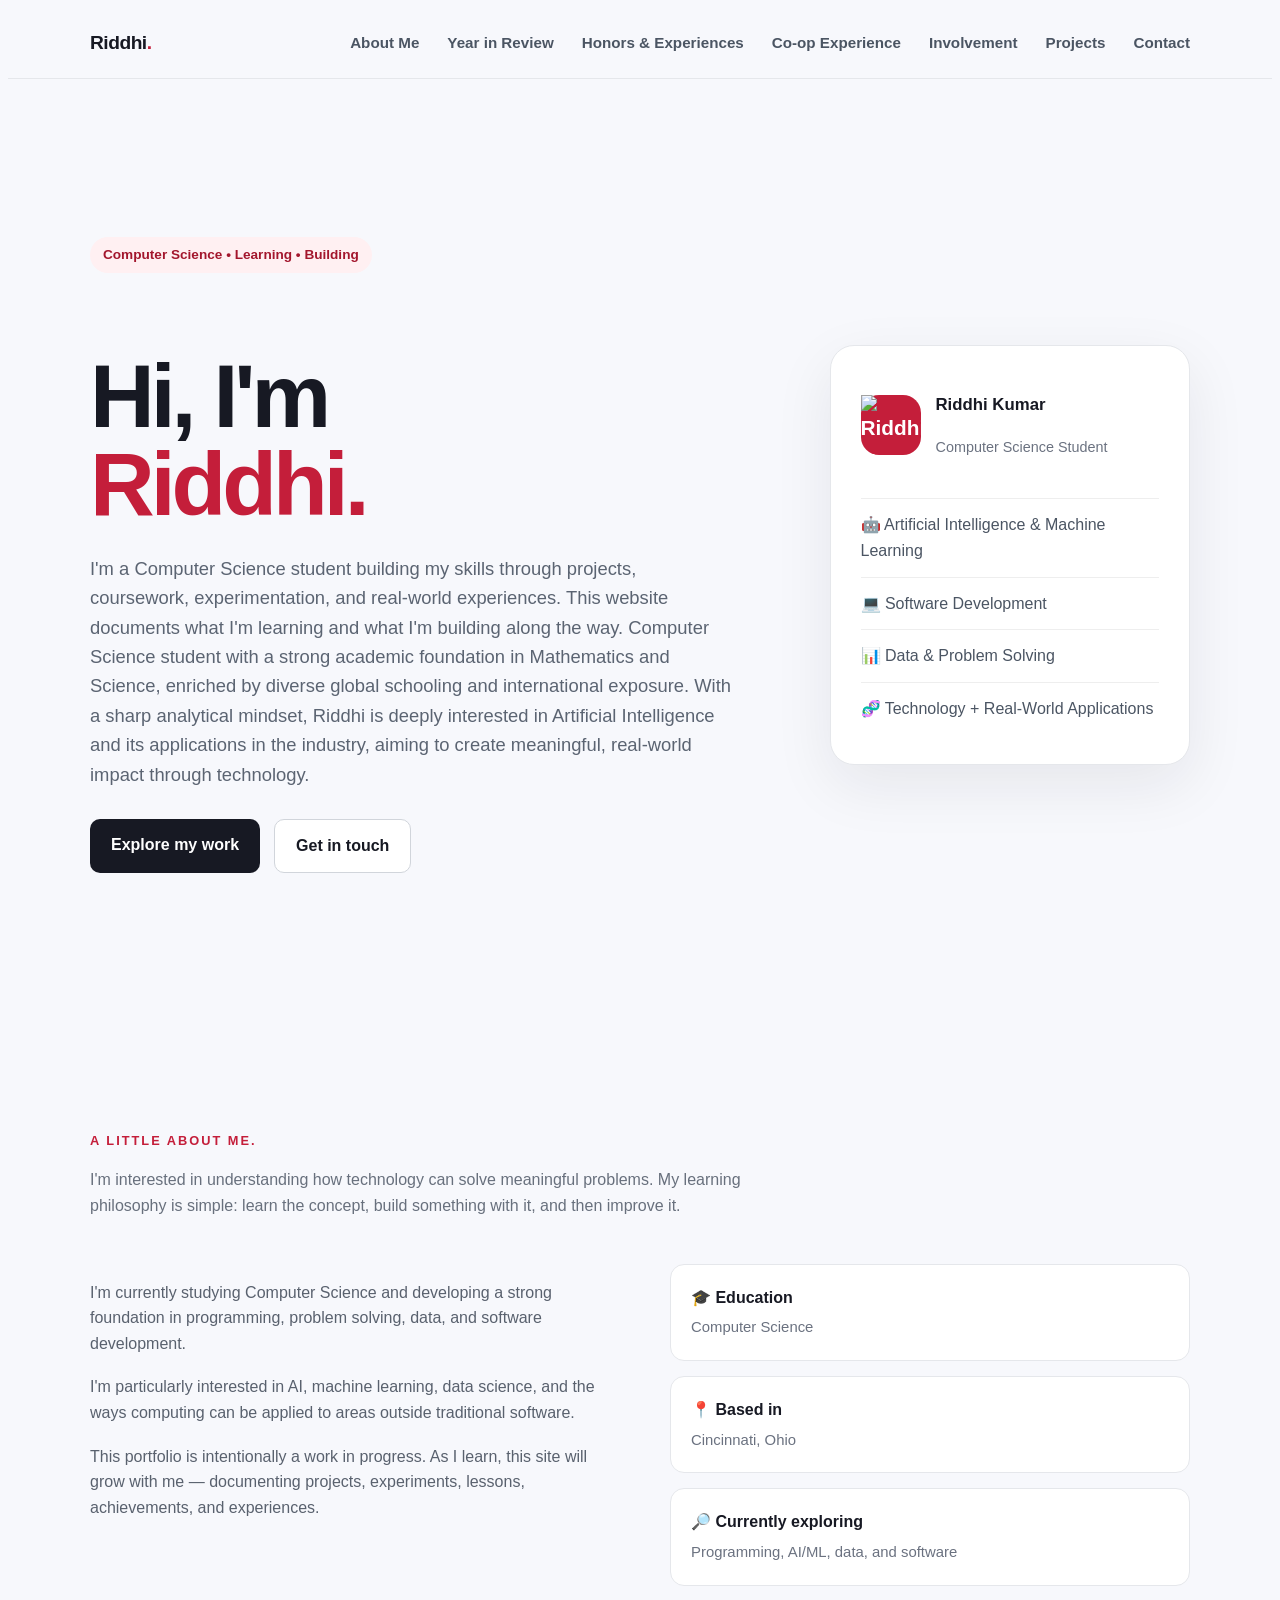
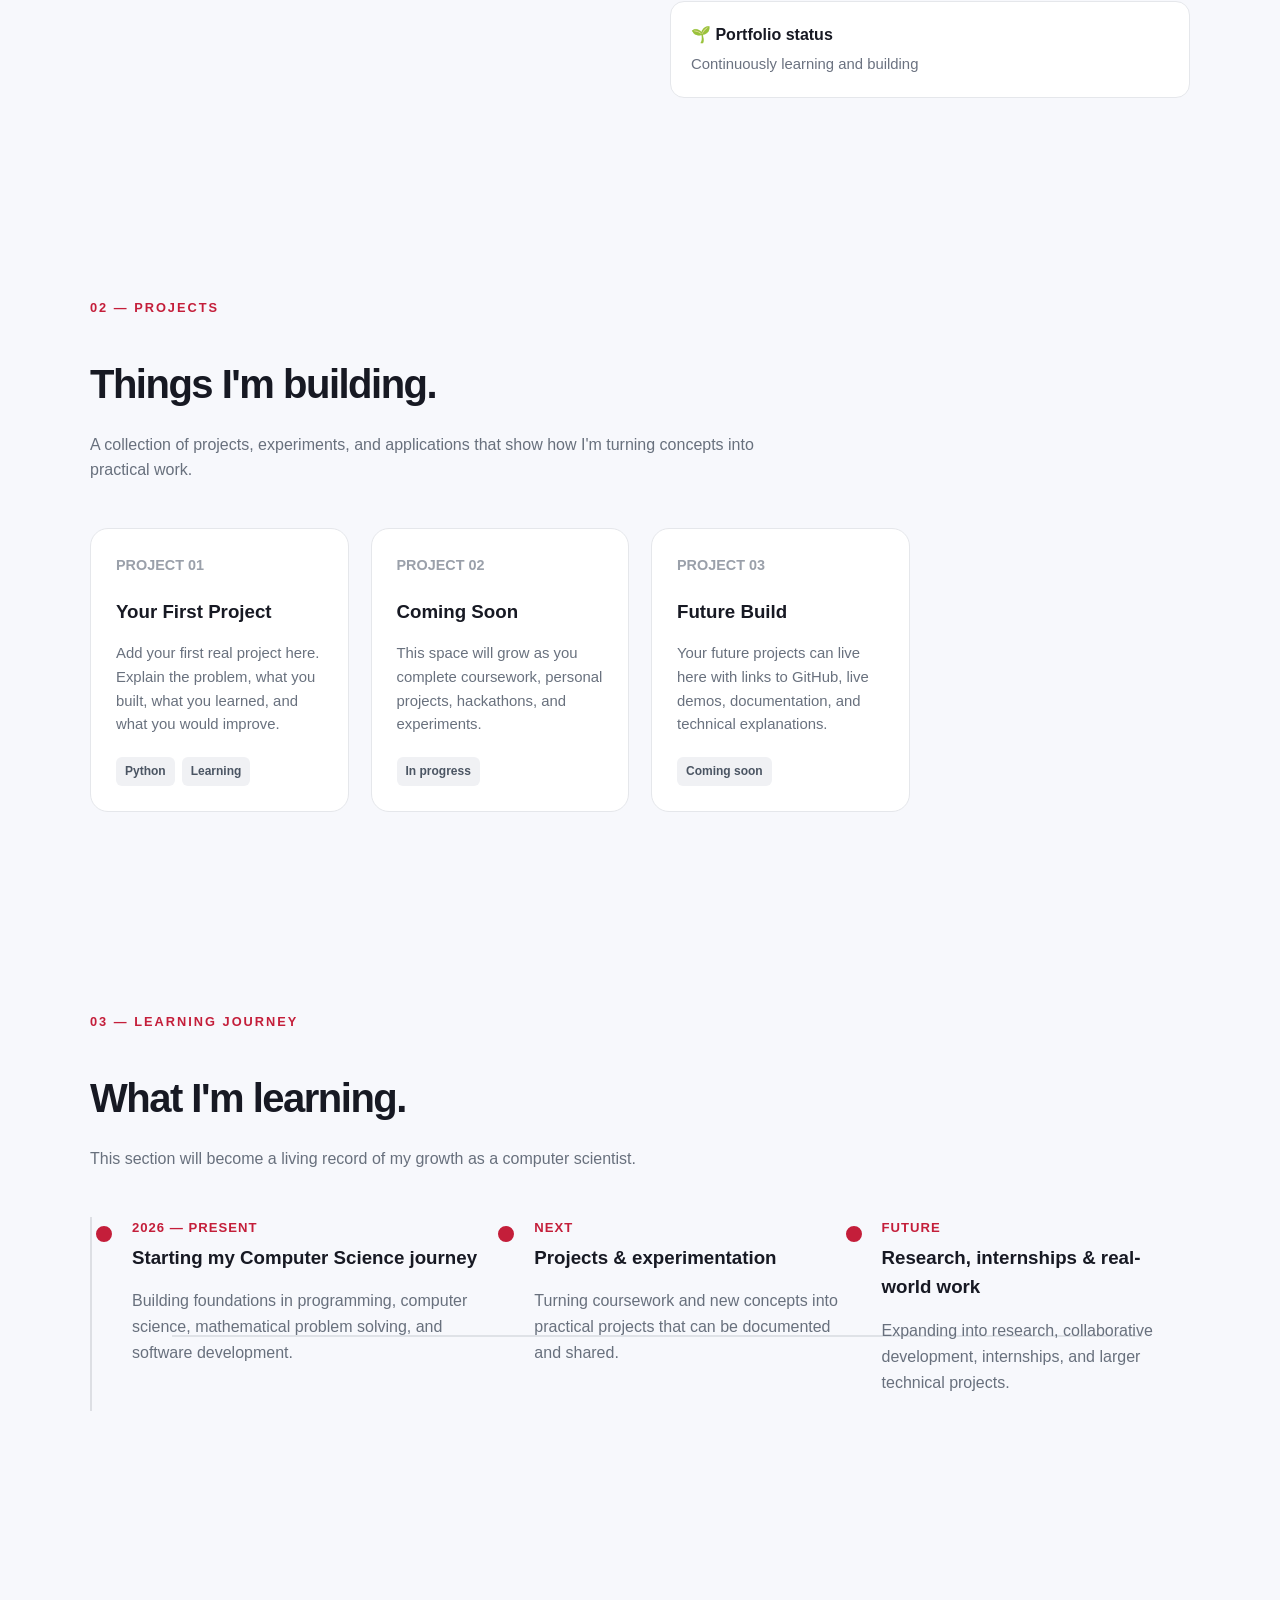
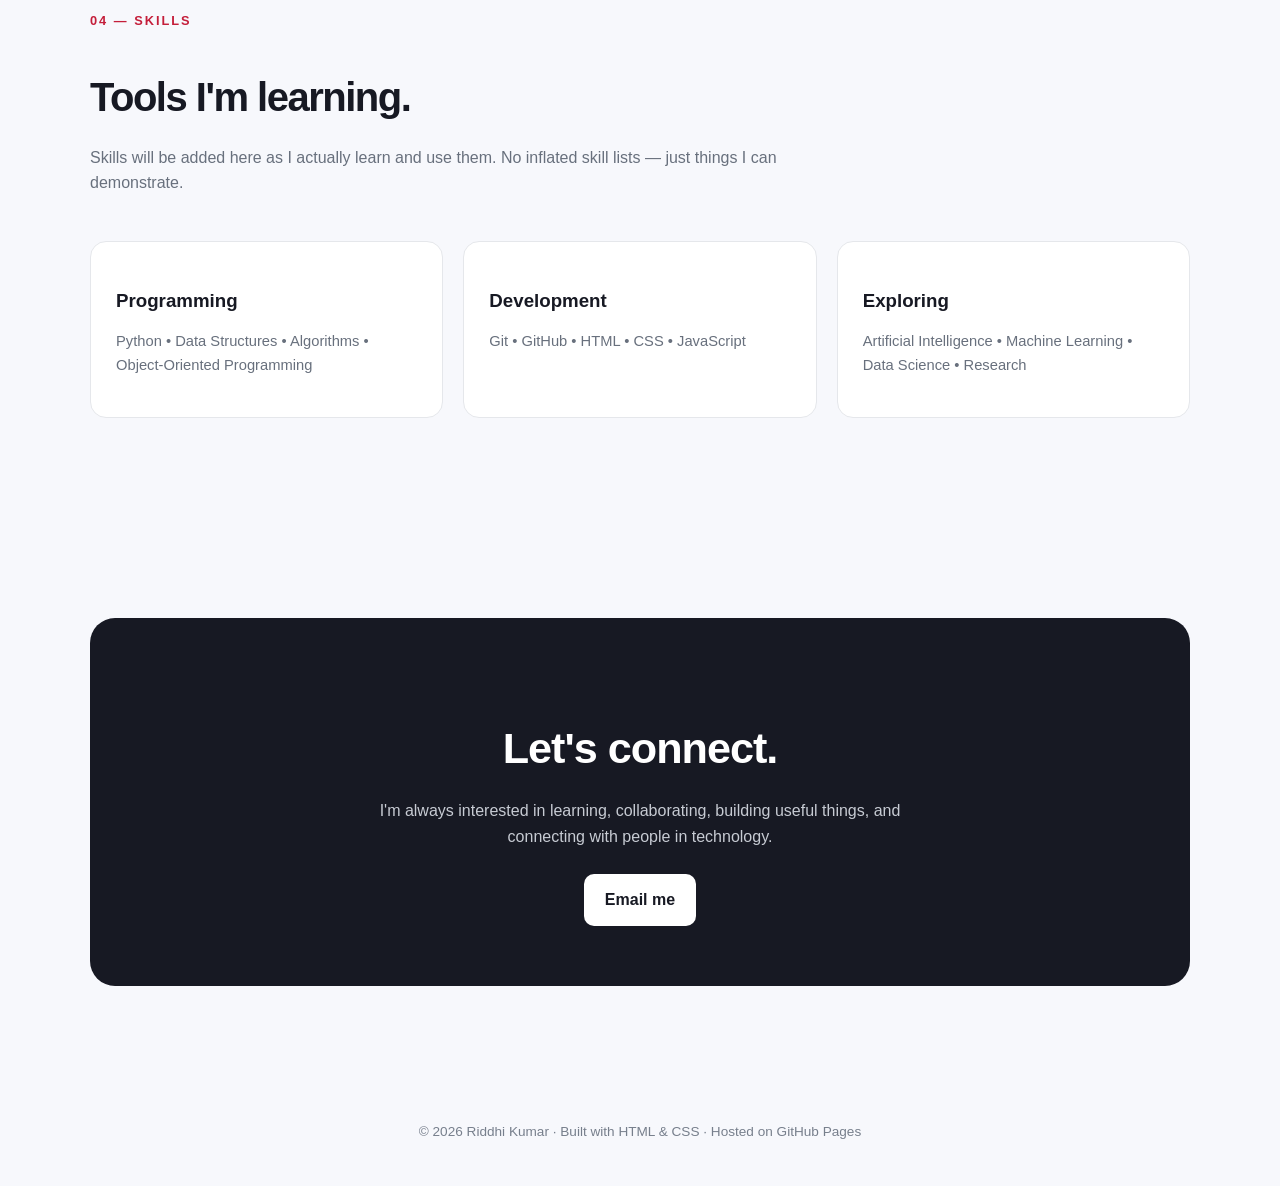
==== commit 7746aae4: "Update index.html" ====
--- a/index.html
+++ b/index.html
@@ -72,9 +72,11 @@
       <div class="hero-card">
 
         <div class="hero-card-top">
-          <div class="avatar">RK</div>
-
-          <div>
+    <div class="avatar">
+        <img src="images/riddhi.jpg" alt="Riddhi Kumar">
+    </div>
+
+    <div>
             <h3>Riddhi Kumar</h3>
             <p>Computer Science Student</p>
           </div>
--- a/css/style.css
+++ b/css/style.css
@@ -1495,7 +1495,7 @@
 
 }
 /* =========================
-   CO-OP EXPERIENCE PAGE
+   CO-OP TIMELINE PAGE
 ========================= */
 
 .coop-page {
@@ -1503,7 +1503,7 @@
 }
 
 .coop-hero {
-    padding: 110px 0 120px;
+    padding: 110px 0 140px;
 }
 
 .coop-intro {
@@ -1511,216 +1511,262 @@
     color: #68707d;
     font-size: 1.1rem;
     line-height: 1.8;
-    margin-bottom: 60px;
-}
-
-
-/* CO-OP GRID */
-
-.coop-grid {
-    display: grid;
-    grid-template-columns: repeat(3, 1fr);
-    gap: 28px;
-}
-
-
-/* CARD */
-
-.coop-card {
+    margin-bottom: 100px;
+}
+
+
+/* =========================
+   TIMELINE
+========================= */
+
+.timeline-wrapper {
+    width: 100%;
+    overflow-x: auto;
+    padding: 30px 0 50px;
+}
+
+
+/* MAIN HORIZONTAL LINE */
+
+.timeline {
+    position: relative;
+
+    display: flex;
+    justify-content: space-between;
+    align-items: flex-start;
+
+    min-width: 1050px;
+
+    padding: 0 40px;
+}
+
+
+/* LINE BEHIND DOTS */
+
+.timeline::before {
+    content: "";
+
+    position: absolute;
+
+    top: 118px;
+    left: 80px;
+    right: 80px;
+
+    height: 2px;
+
+    background: #dfe2e7;
+
+    z-index: 0;
+}
+
+
+/* =========================
+   EVENT
+========================= */
+
+.timeline-event {
+    position: relative;
+
+    width: 220px;
+
+    text-align: center;
+
+    z-index: 1;
+}
+
+
+/* =========================
+   TOP TEXT
+========================= */
+
+.timeline-top {
+    min-height: 82px;
+
     display: flex;
     flex-direction: column;
-
-    min-height: 430px;
-
-    padding: 35px;
-
-    background: white;
-
-    border: 1px solid #e5e7eb;
-
-    border-radius: 22px;
-
-    box-shadow: 0 15px 45px rgba(20, 20, 40, 0.05);
-
-    text-decoration: none;
-
-    transition:
-        transform 0.3s ease,
-        box-shadow 0.3s ease,
-        border-color 0.3s ease;
-}
-
-.coop-card:hover {
-    transform: translateY(-8px);
-
-    border-color: #c41e3a;
-
-    box-shadow: 0 25px 65px rgba(20, 20, 40, 0.11);
-}
-
-
-/* TOP */
-
-.coop-card-top {
-    display: flex;
-
-    justify-content: space-between;
-
-    align-items: center;
-
-    margin-bottom: 55px;
-}
-
-.coop-number {
+    justify-content: flex-end;
+
+    margin-bottom: 22px;
+}
+
+.timeline-category {
+    margin: 0 0 8px;
+
+    font-size: 0.72rem;
+    font-weight: 800;
+
+    letter-spacing: 2px;
+
+    color: #c41e3a;
+}
+
+.timeline-year {
+    margin: 0;
+
+    font-size: 1.15rem;
+    font-weight: 800;
+
+    color: #171923;
+}
+
+
+/* =========================
+   DOT
+========================= */
+
+.timeline-dot {
+    width: 18px;
+    height: 18px;
+
+    margin: 0 auto;
+
+    border-radius: 50%;
+
+    background: #ffffff;
+
+    border: 3px solid #c41e3a;
+
+    box-shadow: 0 0 0 6px #f7f8fc;
+
+    position: relative;
+    z-index: 2;
+}
+
+
+/* CURRENT DOT */
+
+.timeline-event.current .timeline-dot {
+    width: 22px;
+    height: 22px;
+
+    background: #c41e3a;
+
+    border: 4px solid #ffffff;
+
+    box-shadow:
+        0 0 0 2px #c41e3a,
+        0 0 0 8px #f7f8fc;
+}
+
+
+/* FUTURE DOT */
+
+.timeline-event.future .timeline-dot {
+    border-color: #b9bec7;
+}
+
+
+/* =========================
+   CONTENT BELOW TIMELINE
+========================= */
+
+.timeline-content {
+    padding-top: 30px;
+}
+
+.timeline-content h2 {
+    margin: 0 0 10px;
+
+    font-size: 1.25rem;
+
+    letter-spacing: -0.5px;
+
+    color: #171923;
+}
+
+.timeline-content p {
+    margin: 0 auto 15px;
+
+    max-width: 210px;
+
+    color: #68707d;
+
     font-size: 0.9rem;
 
-    font-weight: 800;
-
-    color: #9aa0aa;
-}
-
-.coop-arrow {
-    width: 44px;
-    height: 44px;
-
-    display: grid;
-
-    place-items: center;
-
-    border-radius: 50%;
+    line-height: 1.6;
+}
+
+
+/* =========================
+   STATUS
+========================= */
+
+.timeline-status {
+    display: inline-block;
+
+    padding: 6px 12px;
+
+    border-radius: 50px;
 
     background: #f7f8fc;
 
-    color: #171923;
-
-    font-size: 1.2rem;
-
-    transition: 0.3s ease;
-}
-
-.coop-card:hover .coop-arrow {
-    background: #c41e3a;
-
-    color: white;
-
-    transform: rotate(5deg);
-}
-
-
-/* CONTENT */
-
-.coop-card-content {
-    flex: 1;
-}
-
-.coop-category {
-    margin-bottom: 12px;
+    color: #68707d;
 
     font-size: 0.72rem;
 
-    font-weight: 800;
-
-    letter-spacing: 1.8px;
-
+    font-weight: 700;
+
+    letter-spacing: 0.5px;
+}
+
+.timeline-event.current .timeline-status {
+    background: #fbecef;
     color: #c41e3a;
 }
 
-.coop-card h2 {
-    margin-bottom: 18px;
-
-    font-size: 2rem;
-
-    letter-spacing: -1px;
-
-    color: #171923;
-}
-
-.coop-card-content > p:last-child {
-    color: #68707d;
-
-    line-height: 1.7;
-
-    font-size: 0.98rem;
-}
-
-
-/* FOOTER */
-
-.coop-card-footer {
-    display: flex;
-
-    justify-content: space-between;
-
-    align-items: center;
-
-    padding-top: 22px;
-
-    margin-top: 35px;
-
-    border-top: 1px solid #e5e7eb;
-
-    color: #171923;
-
-    font-size: 0.9rem;
-
-    font-weight: 800;
-}
-
-.coop-card-footer span:last-child {
-    color: #c41e3a;
-
-    font-size: 1.25rem;
-
-    transition: transform 0.3s ease;
-}
-
-.coop-card:hover .coop-card-footer span:last-child {
-    transform: translateX(6px);
-}
-
-
-/* TABLET */
+
+/* =========================
+   SCROLLBAR
+========================= */
+
+.timeline-wrapper::-webkit-scrollbar {
+    height: 6px;
+}
+
+.timeline-wrapper::-webkit-scrollbar-track {
+    background: #f1f2f4;
+    border-radius: 10px;
+}
+
+.timeline-wrapper::-webkit-scrollbar-thumb {
+    background: #cfd3da;
+    border-radius: 10px;
+}
+
+
+/* =========================
+   TABLET
+========================= */
 
 @media (max-width: 1000px) {
 
-    .coop-grid {
-        grid-template-columns: repeat(2, 1fr);
-    }
-
-}
-
-
-/* MOBILE */
-
-@media (max-width: 700px) {
-
     .coop-hero {
-        padding: 75px 0 90px;
-    }
-
-    .coop-grid {
-        grid-template-columns: 1fr;
-    }
-
-    .coop-card {
-        min-height: 390px;
-    }
-
-}
+        padding: 85px 0 110px;
+    }
+
+    .coop-intro {
+        margin-bottom: 70px;
+    }
+
+}
+
+
+/* =========================
+   MOBILE
+========================= */
 
 @media (max-width: 650px) {
 
-    .coop-card {
-        padding: 28px;
-        min-height: 360px;
-    }
-
-    .coop-card-top {
-        margin-bottom: 40px;
-    }
-
-    .coop-card h2 {
-        font-size: 1.7rem;
+    .coop-hero {
+        padding: 70px 0 90px;
+    }
+
+    .coop-intro {
+        margin-bottom: 50px;
+    }
+
+    .timeline {
+        min-width: 900px;
     }
 
 }
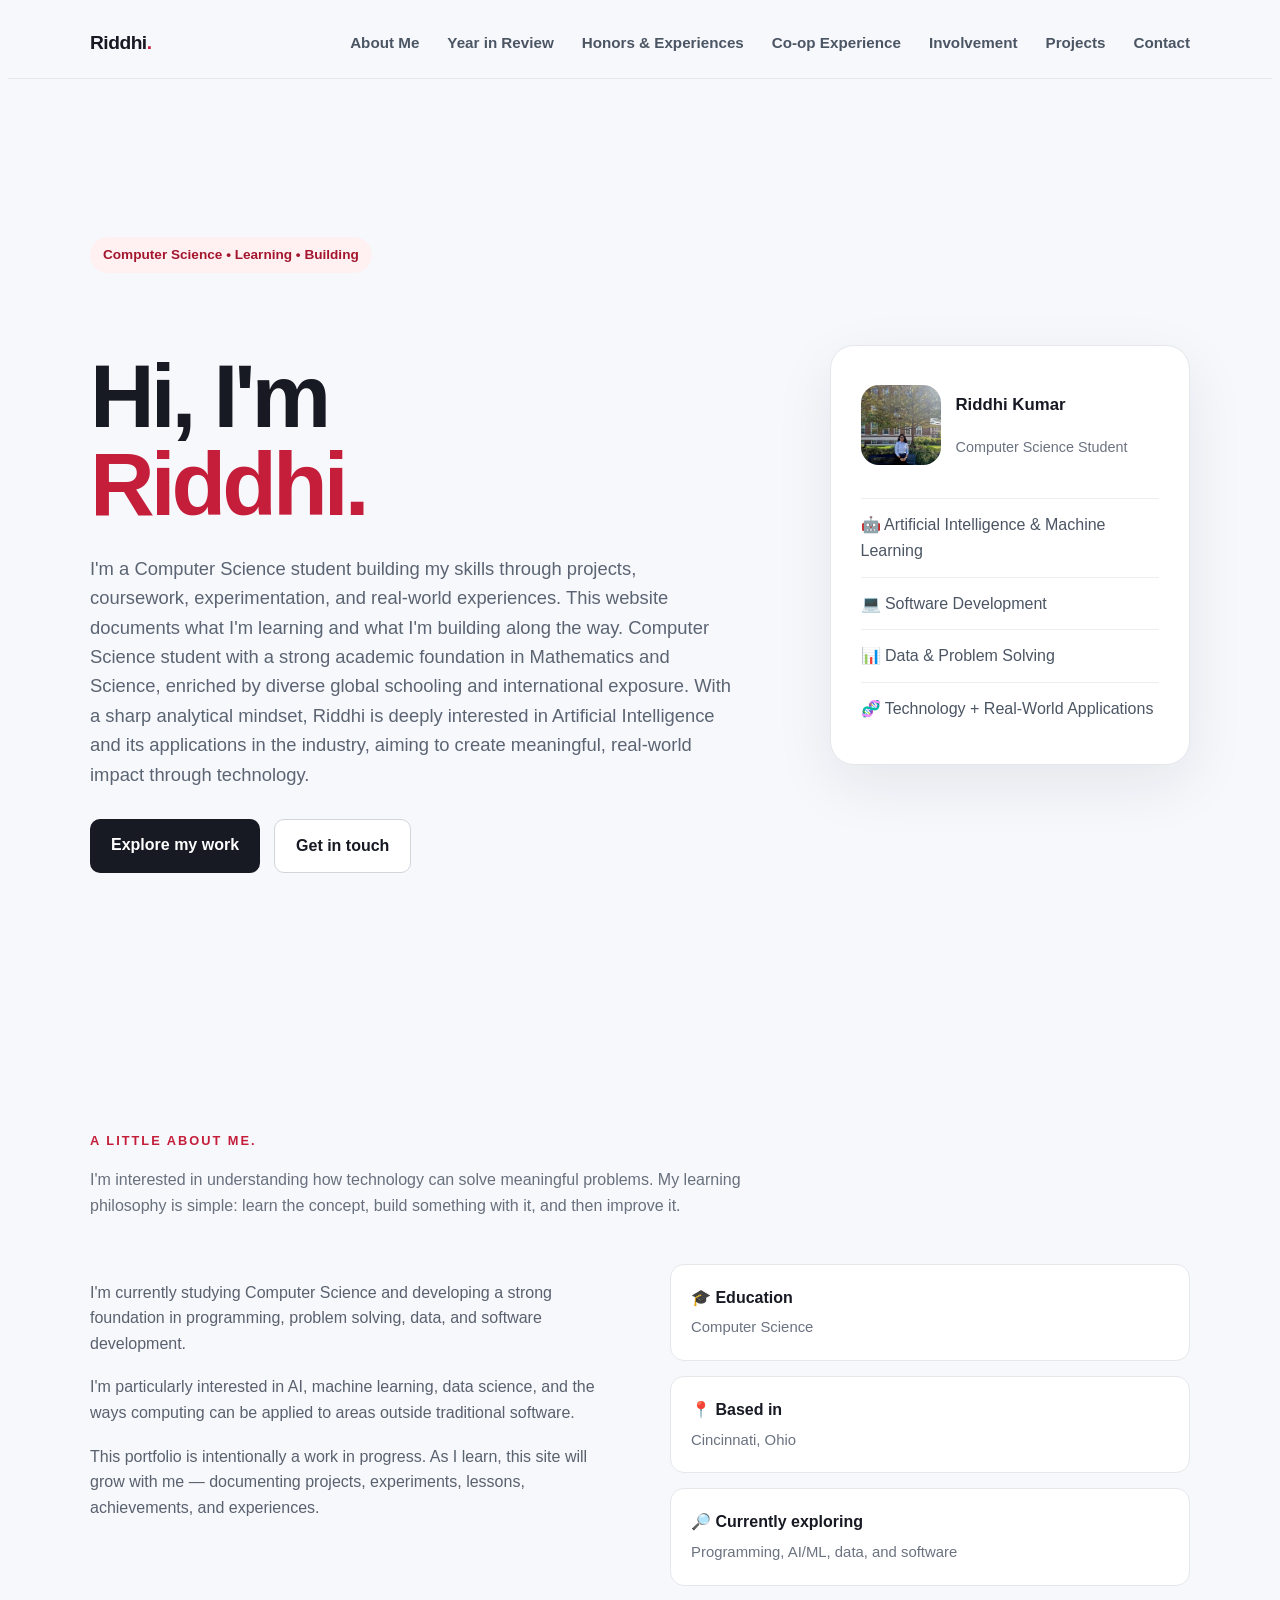
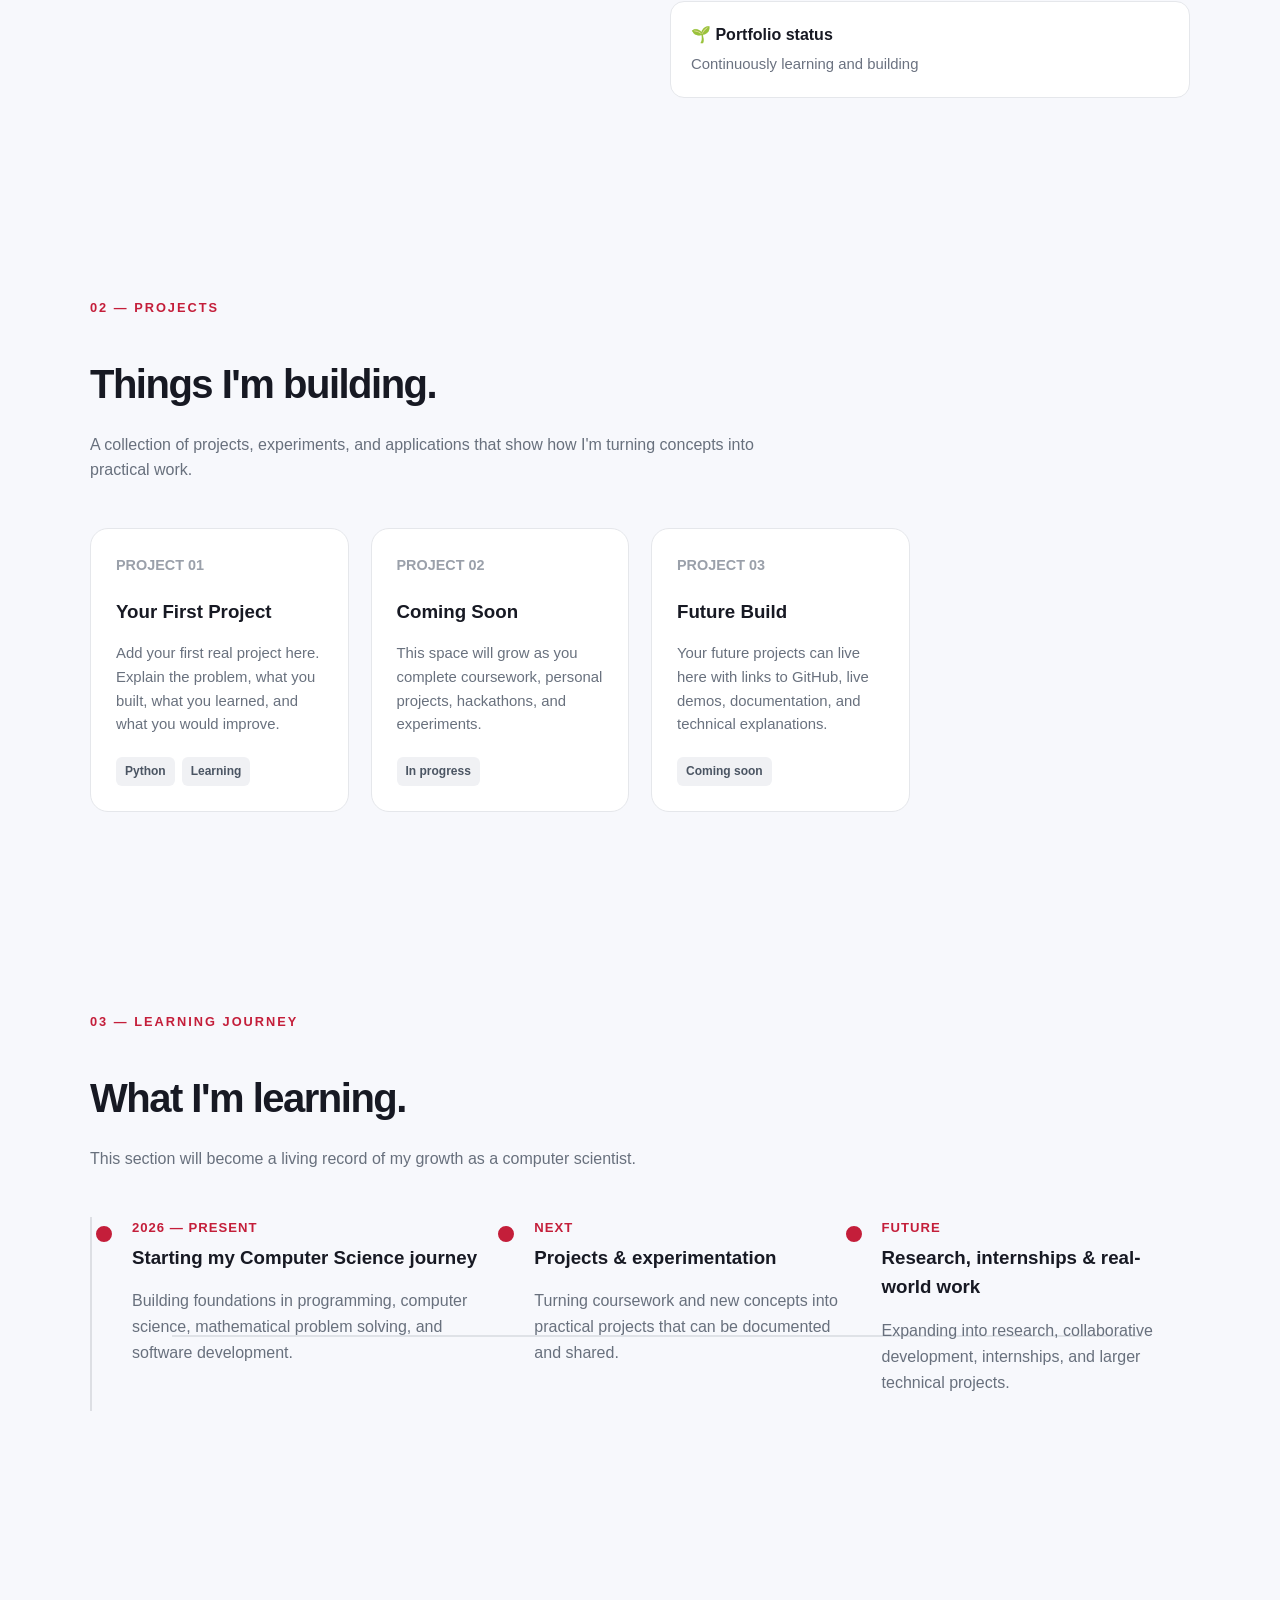
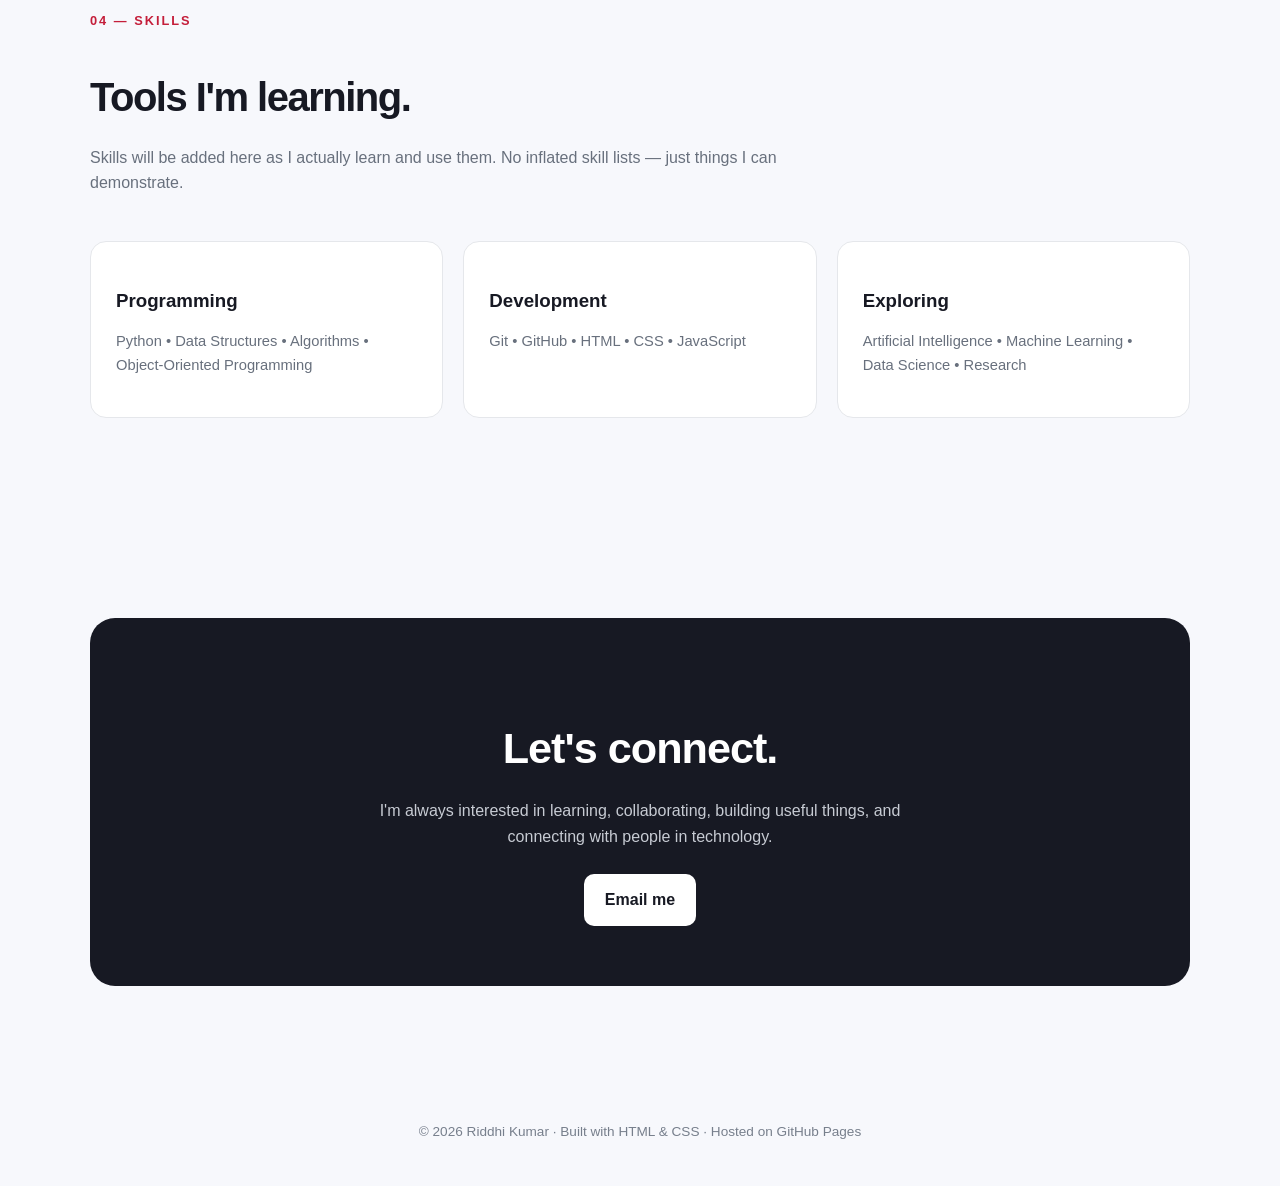
==== commit 1081184e: "Update index.html" ====
--- a/index.html
+++ b/index.html
@@ -73,7 +73,7 @@
 
         <div class="hero-card-top">
     <div class="avatar">
-        <img src="images/riddhi.jpg" alt="Riddhi Kumar">
+        <img src="images/riddhi.jpeg" alt="Riddhi Kumar">
     </div>
 
     <div>
--- a/css/style.css
+++ b/css/style.css
@@ -2195,3 +2195,17 @@
     }
 
 }
+.avatar {
+    width: 80px;
+    height: 80px;
+    border-radius: 18px;
+    overflow: hidden;
+    flex-shrink: 0;
+}
+
+.avatar img {
+    width: 100%;
+    height: 100%;
+    object-fit: cover;
+    display: block;
+}
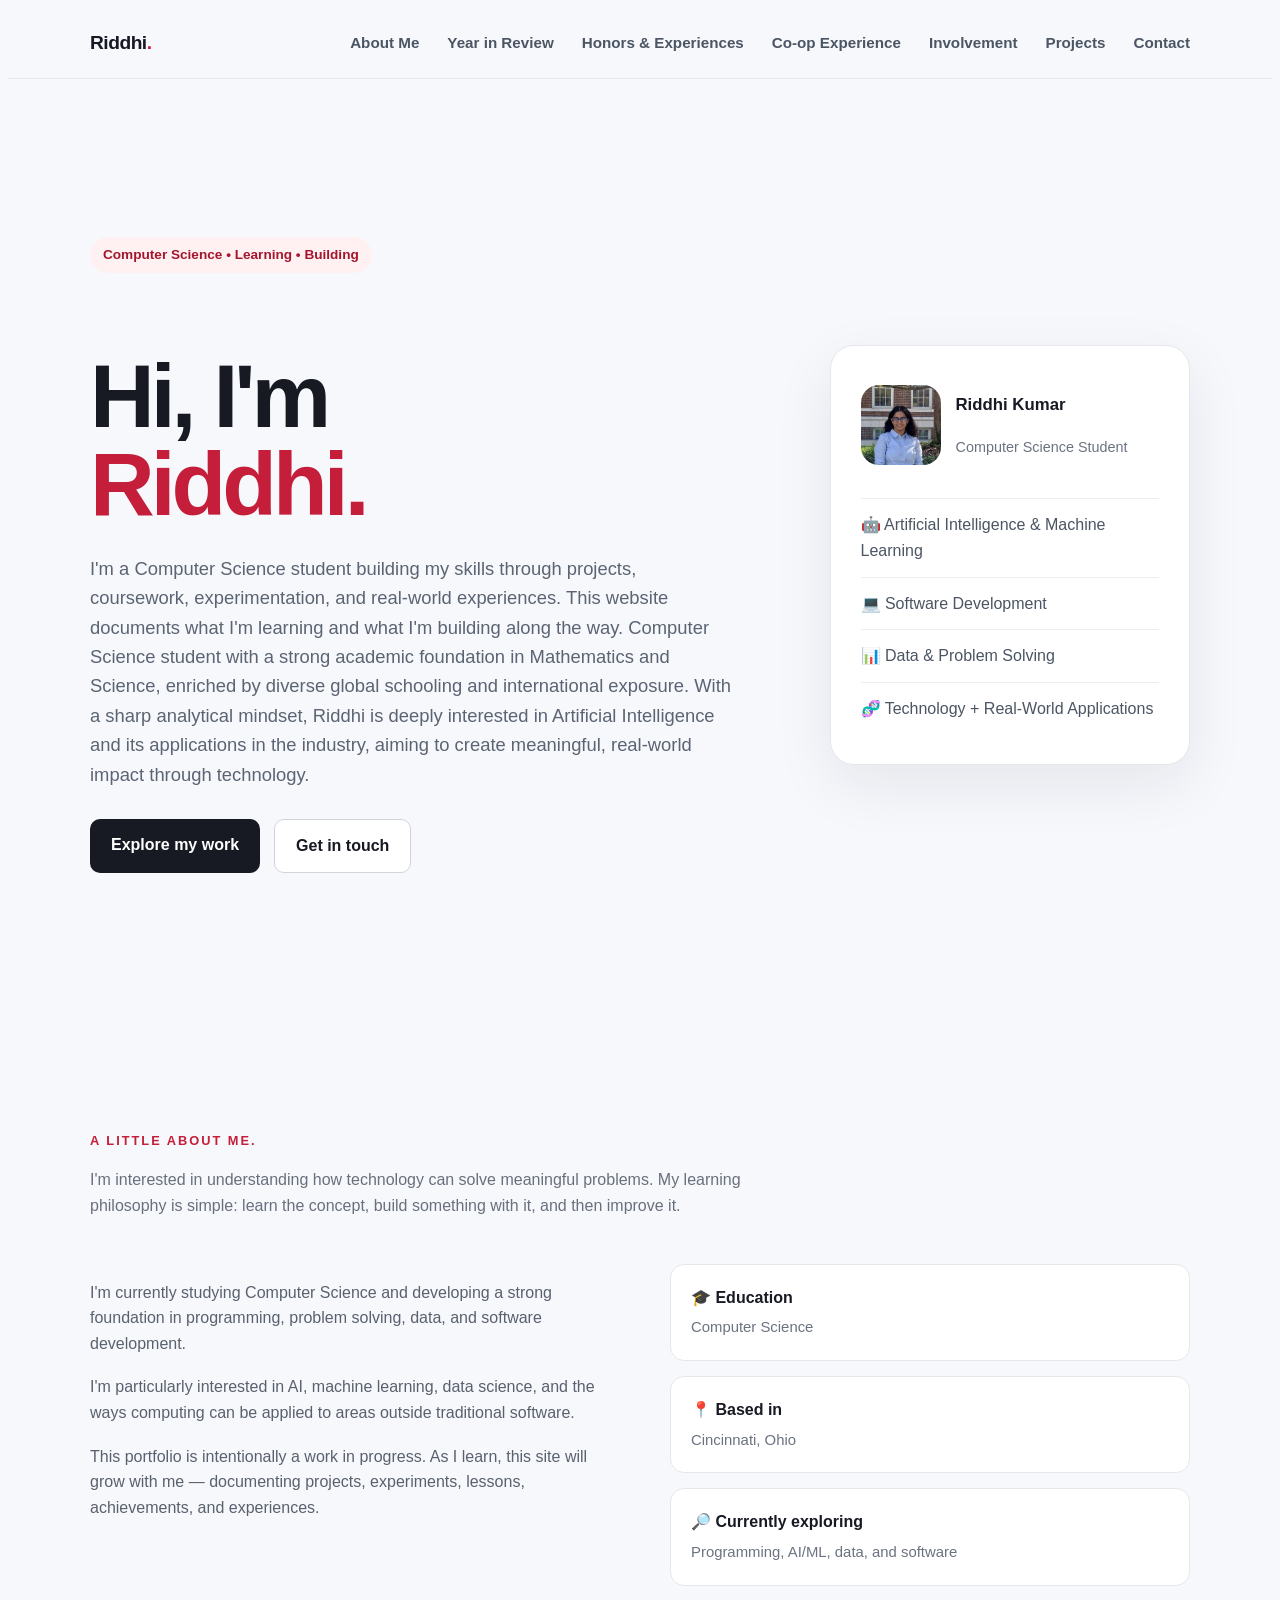
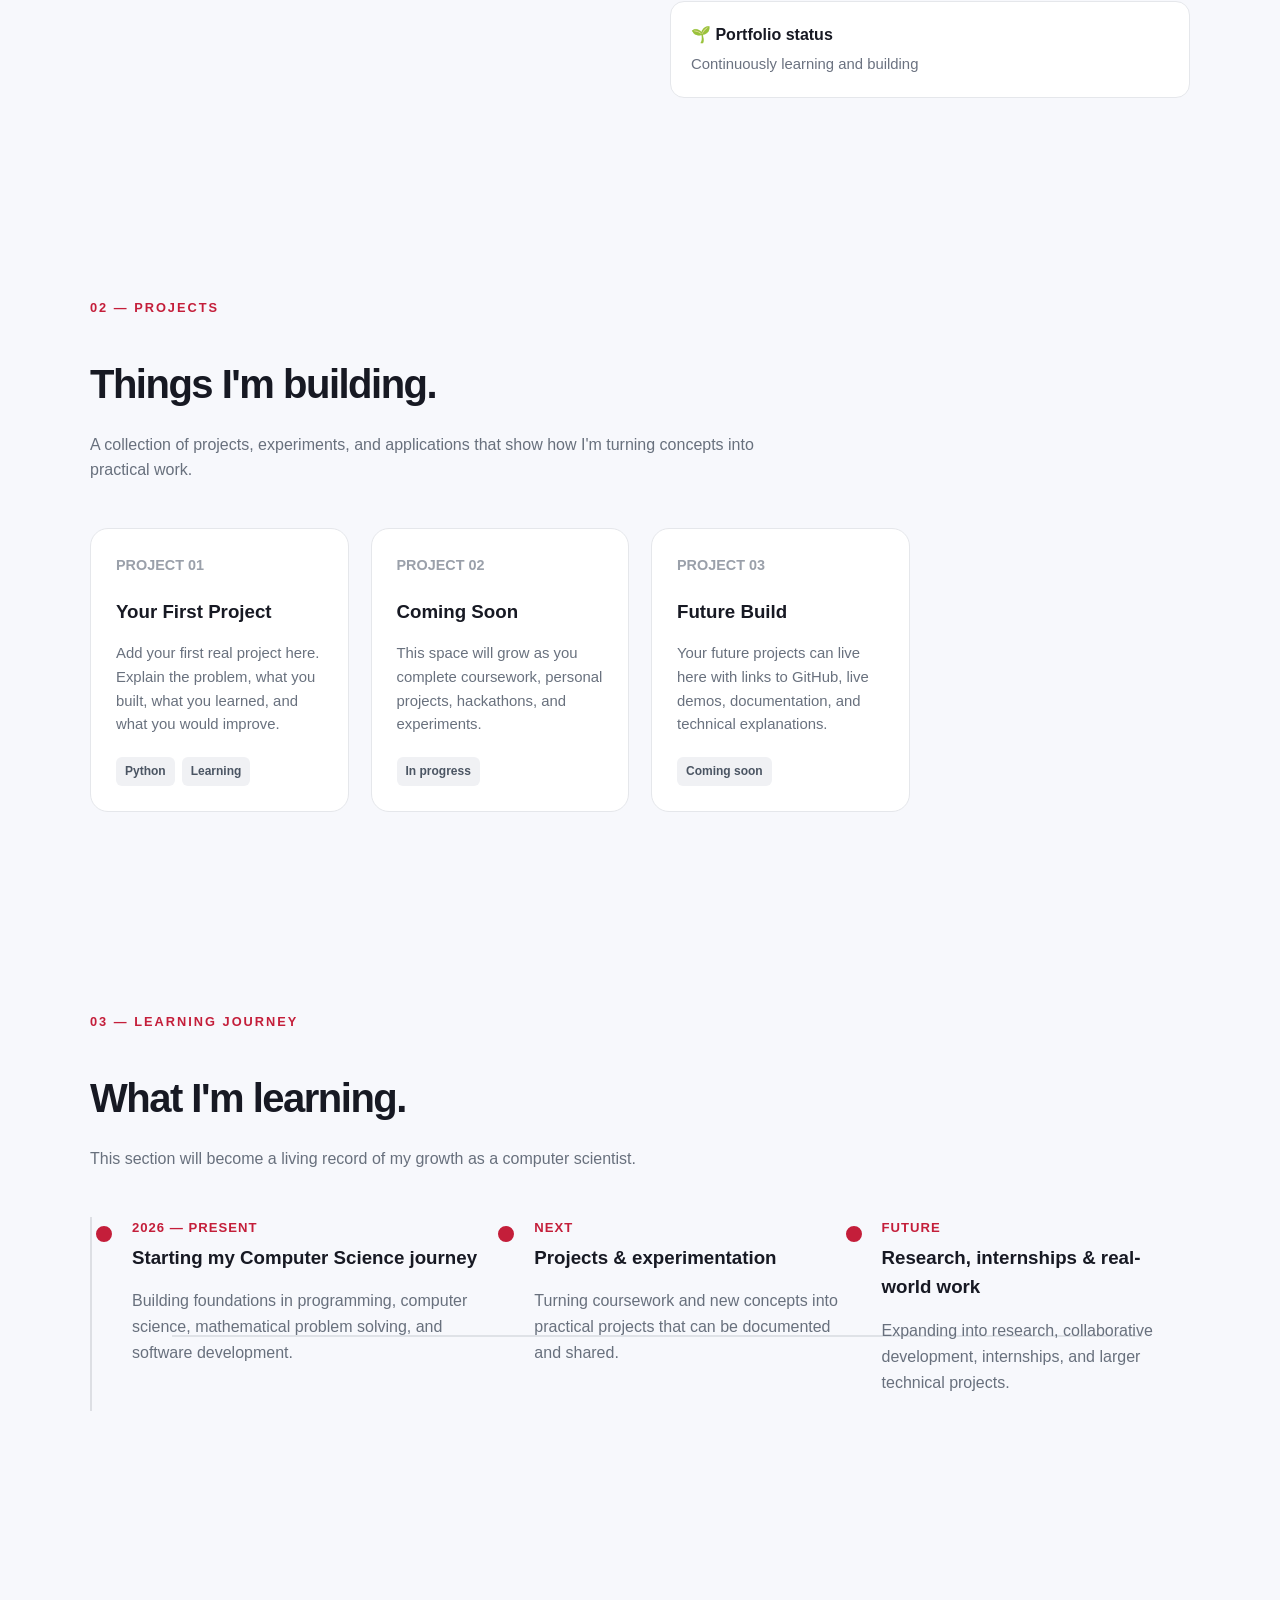
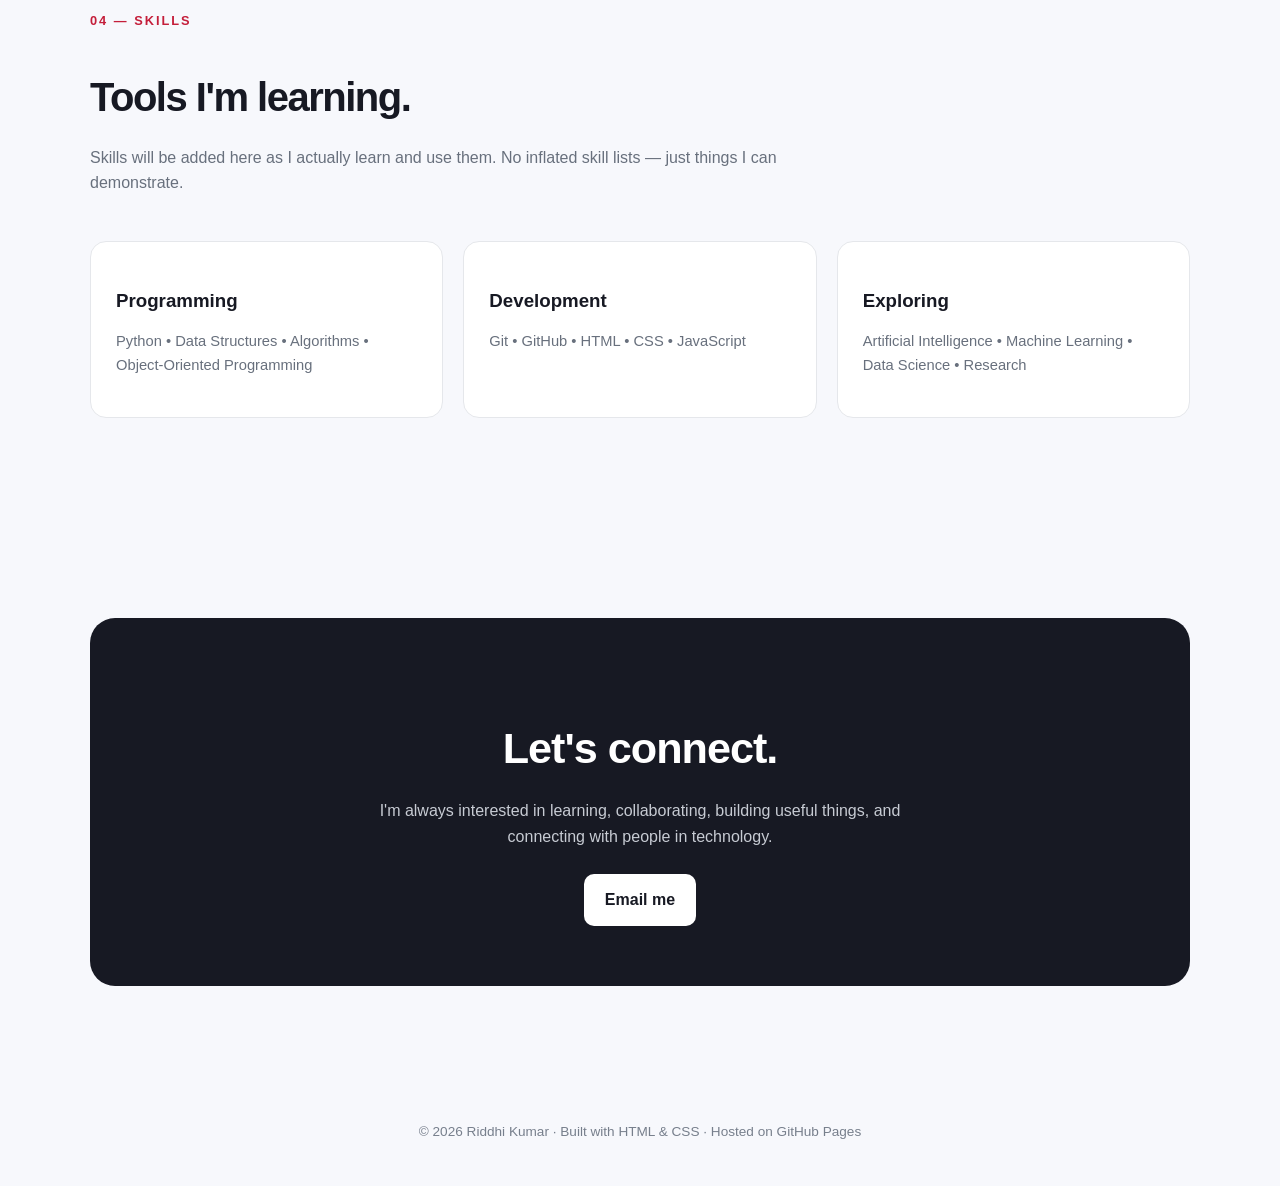
==== commit 6f4fb44d: "Update index.html" ====
--- a/index.html
+++ b/index.html
@@ -73,7 +73,7 @@
 
         <div class="hero-card-top">
     <div class="avatar">
-        <img src="images/riddhi.jpeg" alt="Riddhi Kumar">
+        <img src="images/Riddhi pic.jpeg" alt="Riddhi Kumar">
     </div>
 
     <div>
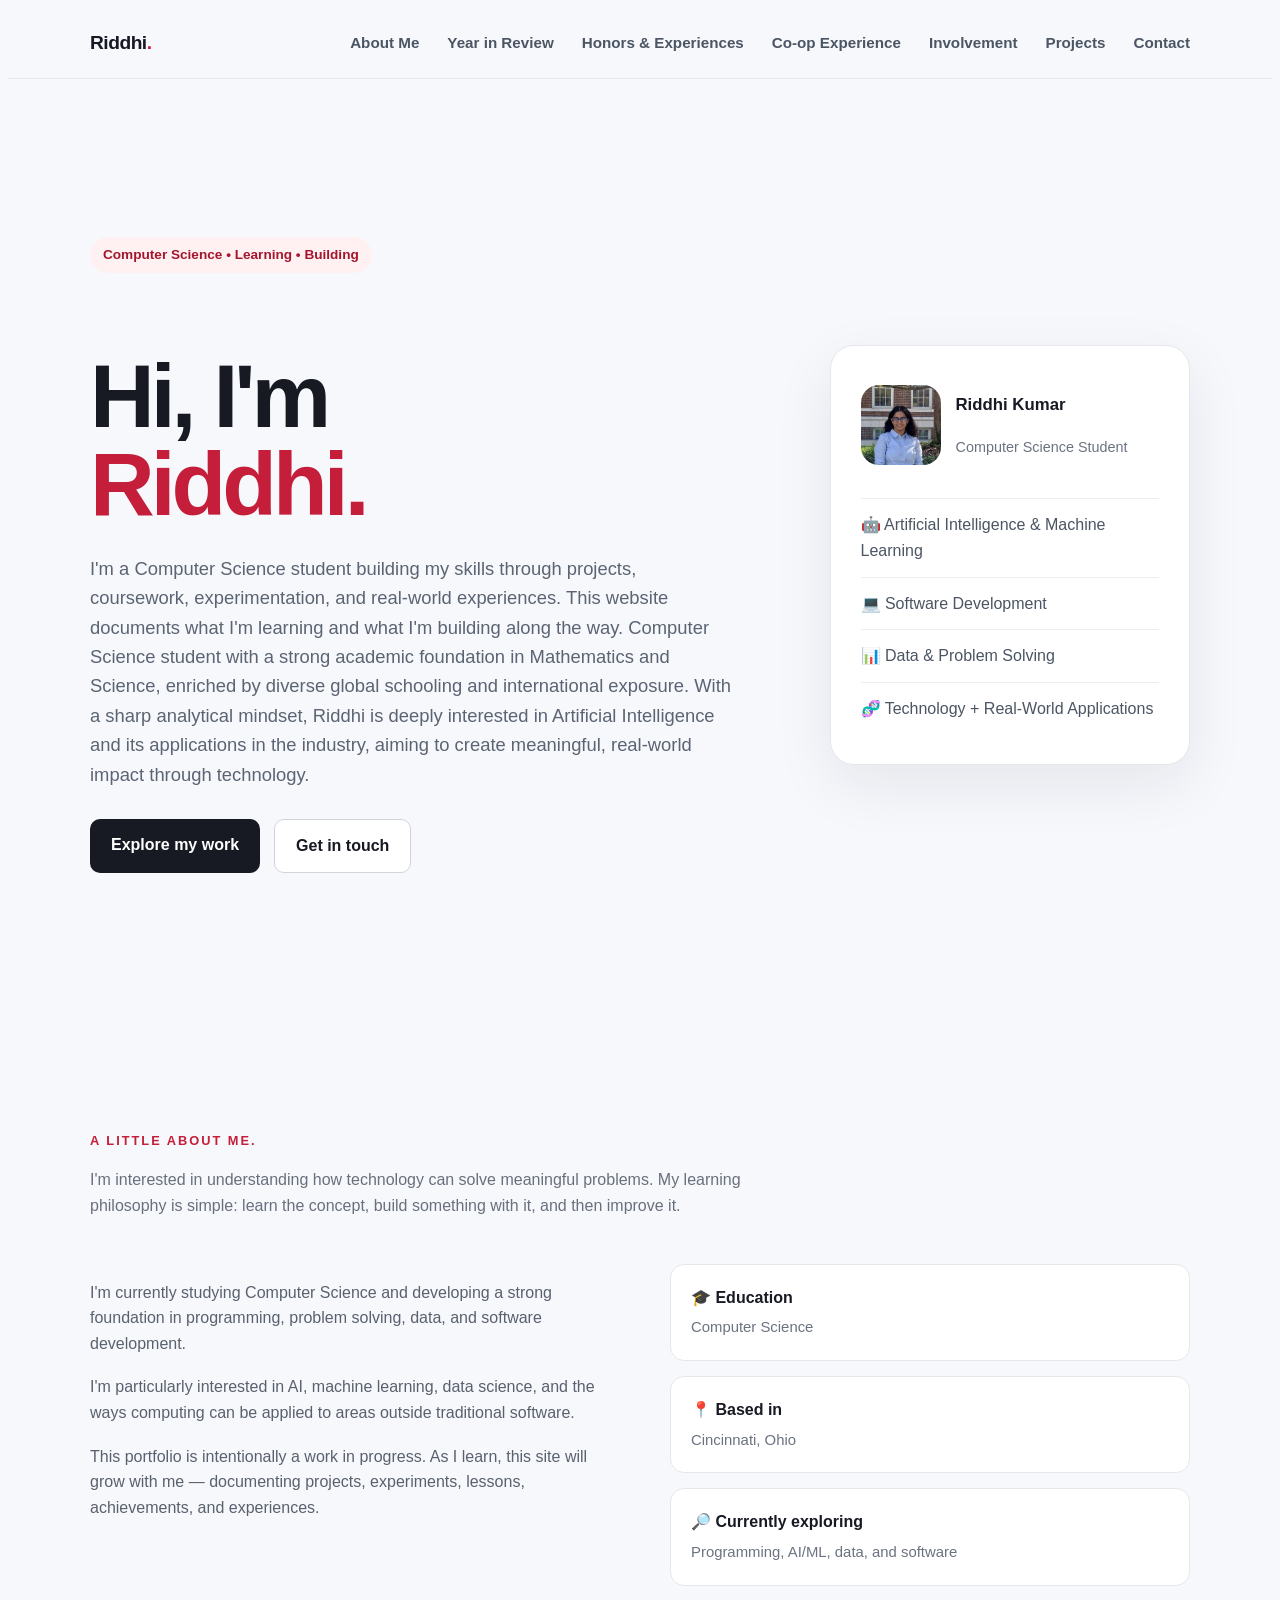
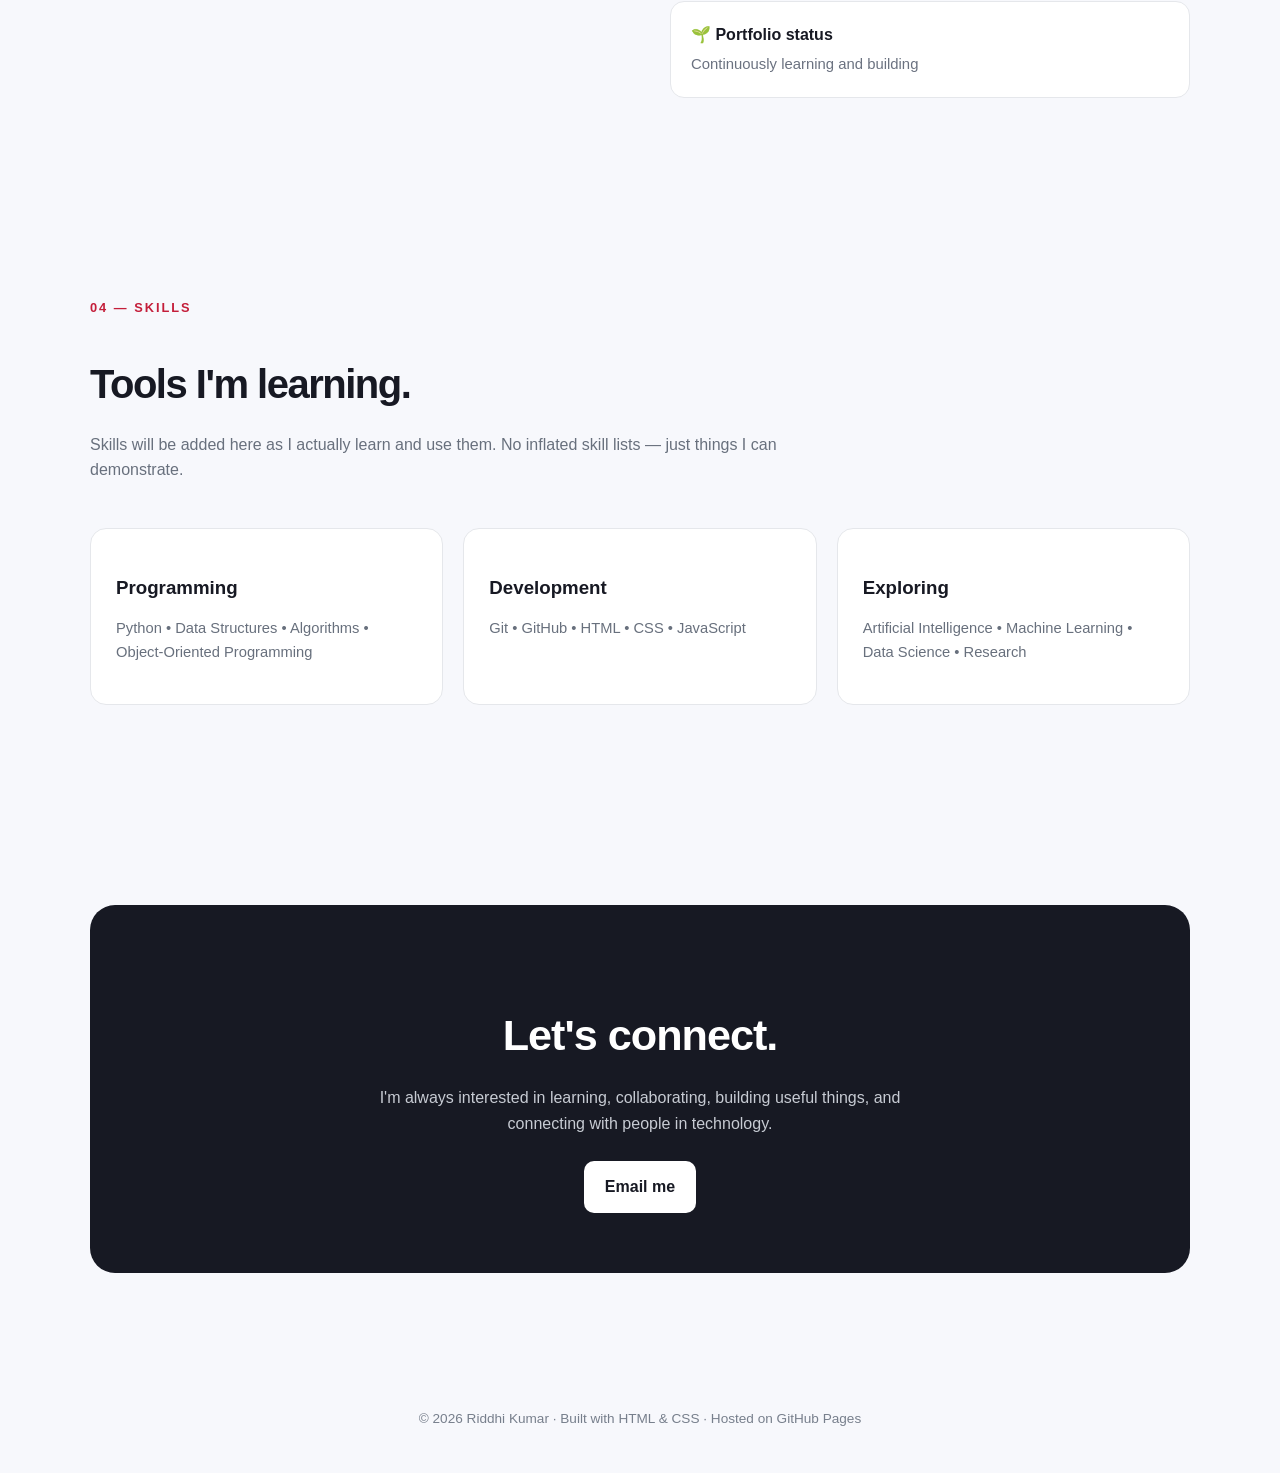
==== commit fcd0de86: "Update index.html" ====
--- a/index.html
+++ b/index.html
@@ -168,141 +168,6 @@
       </div>
     </div>
   </section>
-
-
-  <!-- PROJECTS -->
-
-  <section id="projects">
-    <div class="container">
-
-      <div class="section-label">02 — Projects</div>
-
-      <h2 class="section-title">Things I'm building.</h2>
-
-      <p class="section-intro">
-        A collection of projects, experiments, and applications that show
-        how I'm turning concepts into practical work.
-      </p>
-
-      <div class="projects">
-
-        <article class="project">
-          <div class="project-number">PROJECT 01</div>
-
-          <h3>Your First Project</h3>
-
-          <p>
-            Add your first real project here. Explain the problem,
-            what you built, what you learned, and what you would improve.
-          </p>
-
-          <div class="tags">
-            <span class="tag">Python</span>
-            <span class="tag">Learning</span>
-          </div>
-        </article>
-
-
-        <article class="project">
-          <div class="project-number">PROJECT 02</div>
-
-          <h3>Coming Soon</h3>
-
-          <p>
-            This space will grow as you complete coursework,
-            personal projects, hackathons, and experiments.
-          </p>
-
-          <div class="tags">
-            <span class="tag">In progress</span>
-          </div>
-        </article>
-
-
-        <article class="project">
-          <div class="project-number">PROJECT 03</div>
-
-          <h3>Future Build</h3>
-
-          <p>
-            Your future projects can live here with links to GitHub,
-            live demos, documentation, and technical explanations.
-          </p>
-
-          <div class="tags">
-            <span class="tag">Coming soon</span>
-          </div>
-        </article>
-
-      </div>
-
-    </div>
-  </section>
-
-
-  <!-- LEARNING JOURNEY -->
-
-  <section id="learning">
-    <div class="container">
-
-      <div class="section-label">03 — Learning Journey</div>
-
-      <h2 class="section-title">What I'm learning.</h2>
-
-      <p class="section-intro">
-        This section will become a living record of my growth as a
-        computer scientist.
-      </p>
-
-      <div class="timeline">
-
-        <div class="timeline-item">
-
-          <div class="timeline-date">2026 — Present</div>
-
-          <h3>Starting my Computer Science journey</h3>
-
-          <p>
-            Building foundations in programming, computer science,
-            mathematical problem solving, and software development.
-          </p>
-
-        </div>
-
-
-        <div class="timeline-item">
-
-          <div class="timeline-date">Next</div>
-
-          <h3>Projects & experimentation</h3>
-
-          <p>
-            Turning coursework and new concepts into practical projects
-            that can be documented and shared.
-          </p>
-
-        </div>
-
-
-        <div class="timeline-item">
-
-          <div class="timeline-date">Future</div>
-
-          <h3>Research, internships & real-world work</h3>
-
-          <p>
-            Expanding into research, collaborative development,
-            internships, and larger technical projects.
-          </p>
-
-        </div>
-
-      </div>
-
-    </div>
-  </section>
-
-
   <!-- SKILLS -->
 
   <section id="skills">
--- a/css/style.css
+++ b/css/style.css
@@ -2209,3 +2209,275 @@
     object-fit: cover;
     display: block;
 }
+/* =========================
+   PROJECT DETAIL PAGE
+========================= */
+
+.project-detail-page {
+    min-height: calc(100vh - 70px);
+}
+
+.project-detail-hero {
+    padding: 90px 0 120px;
+}
+
+
+/* BACK LINK */
+
+.back-link {
+    display: inline-block;
+
+    margin-bottom: 45px;
+
+    color: #68707d;
+
+    font-size: 0.9rem;
+    font-weight: 700;
+
+    text-decoration: none;
+
+    transition: 0.2s ease;
+}
+
+.back-link:hover {
+    color: #c41e3a;
+    transform: translateX(-4px);
+}
+
+
+/* INTRO */
+
+.project-detail-intro {
+    max-width: 780px;
+
+    margin-top: 25px;
+    margin-bottom: 65px;
+
+    color: #68707d;
+
+    font-size: 1.15rem;
+    line-height: 1.8;
+}
+
+
+/* PROJECT INFO */
+
+.project-info-grid {
+    display: grid;
+
+    grid-template-columns: repeat(4, 1fr);
+
+    border-top: 1px solid #e5e7eb;
+    border-bottom: 1px solid #e5e7eb;
+
+    margin-bottom: 100px;
+}
+
+.project-info-item {
+    padding: 25px 20px;
+
+    border-right: 1px solid #e5e7eb;
+}
+
+.project-info-item:last-child {
+    border-right: none;
+}
+
+.project-info-item span {
+    display: block;
+
+    margin-bottom: 8px;
+
+    color: #9aa0aa;
+
+    font-size: 0.7rem;
+    font-weight: 800;
+
+    letter-spacing: 1.5px;
+}
+
+.project-info-item strong {
+    color: #171923;
+
+    font-size: 1rem;
+}
+
+
+/* REFLECTION SECTIONS */
+
+.reflection-section {
+    display: grid;
+
+    grid-template-columns: 220px 1fr;
+
+    gap: 70px;
+
+    max-width: 1000px;
+
+    padding: 70px 0;
+
+    border-top: 1px solid #e5e7eb;
+}
+
+.reflection-label {
+    color: #c41e3a;
+
+    font-size: 0.75rem;
+    font-weight: 800;
+
+    letter-spacing: 2px;
+}
+
+.reflection-content {
+    max-width: 700px;
+}
+
+.reflection-content h2 {
+    margin-bottom: 25px;
+
+    color: #171923;
+
+    font-size: 2rem;
+
+    letter-spacing: -1px;
+}
+
+.reflection-content p {
+    margin-bottom: 20px;
+
+    color: #68707d;
+
+    font-size: 1.05rem;
+
+    line-height: 1.85;
+}
+
+
+/* MOBILE */
+
+@media (max-width: 800px) {
+
+    .project-info-grid {
+        grid-template-columns: repeat(2, 1fr);
+    }
+
+    .project-info-item:nth-child(2) {
+        border-right: none;
+    }
+
+    .reflection-section {
+        grid-template-columns: 1fr;
+
+        gap: 25px;
+    }
+
+}
+
+@media (max-width: 650px) {
+
+    .project-detail-hero {
+        padding: 70px 0 90px;
+    }
+
+    .project-info-grid {
+        grid-template-columns: 1fr;
+    }
+
+    .project-info-item {
+        border-right: none;
+        border-bottom: 1px solid #e5e7eb;
+    }
+
+    .project-info-item:last-child {
+        border-bottom: none;
+    }
+
+    .reflection-section {
+        padding: 50px 0;
+    }
+
+    .reflection-content h2 {
+        font-size: 1.6rem;
+    }
+
+}
+/* =========================
+   PROJECT STORY
+========================= */
+
+.project-story {
+    display: grid;
+    grid-template-columns: 0.9fr 1.1fr;
+    gap: 70px;
+    align-items: start;
+    margin-top: 90px;
+    padding-bottom: 100px;
+}
+
+.project-image {
+    position: sticky;
+    top: 110px;
+    height: 600px;
+    border-radius: 24px;
+    overflow: hidden;
+    background: #f7f8fc;
+    border: 1px solid #e5e7eb;
+    box-shadow: 0 20px 60px rgba(20, 20, 40, 0.07);
+}
+
+.project-image img {
+    width: 100%;
+    height: 100%;
+    object-fit: cover;
+    display: block;
+}
+
+.project-essay {
+    padding: 10px 10px 40px 0;
+}
+
+.project-essay h2 {
+    font-size: clamp(2rem, 4vw, 3rem);
+    line-height: 1.15;
+    letter-spacing: -1.5px;
+    margin: 15px 0 30px;
+    color: #171923;
+}
+
+.project-essay p {
+    font-size: 1.05rem;
+    line-height: 1.85;
+    color: #68707d;
+    margin-bottom: 25px;
+}
+
+.project-essay .reflection-label {
+    font-size: 0.75rem;
+    font-weight: 800;
+    letter-spacing: 2px;
+    text-transform: uppercase;
+    color: #c41e3a;
+}
+
+
+/* MOBILE */
+
+@media (max-width: 800px) {
+
+    .project-story {
+        grid-template-columns: 1fr;
+        gap: 45px;
+        margin-top: 60px;
+    }
+
+    .project-image {
+        position: relative;
+        top: auto;
+        height: 400px;
+    }
+
+    .project-essay {
+        padding-right: 0;
+    }
+
+}
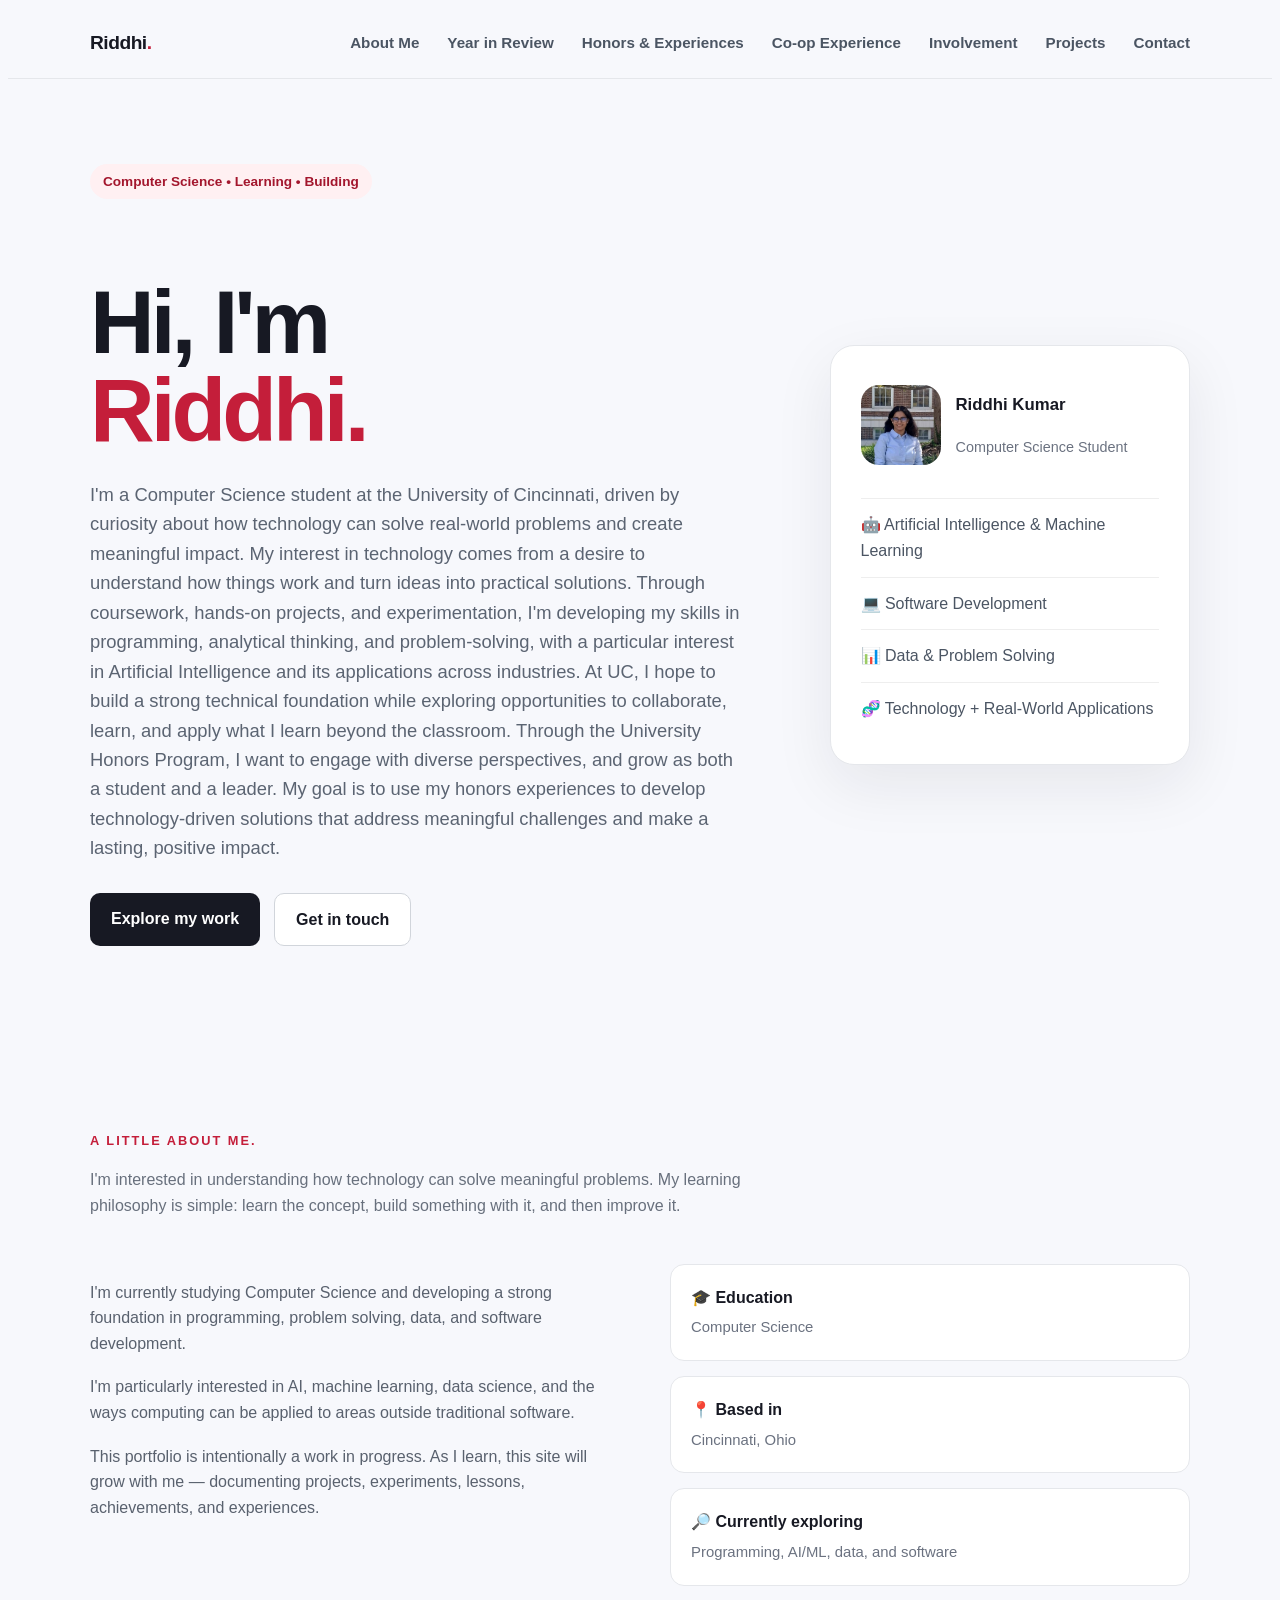
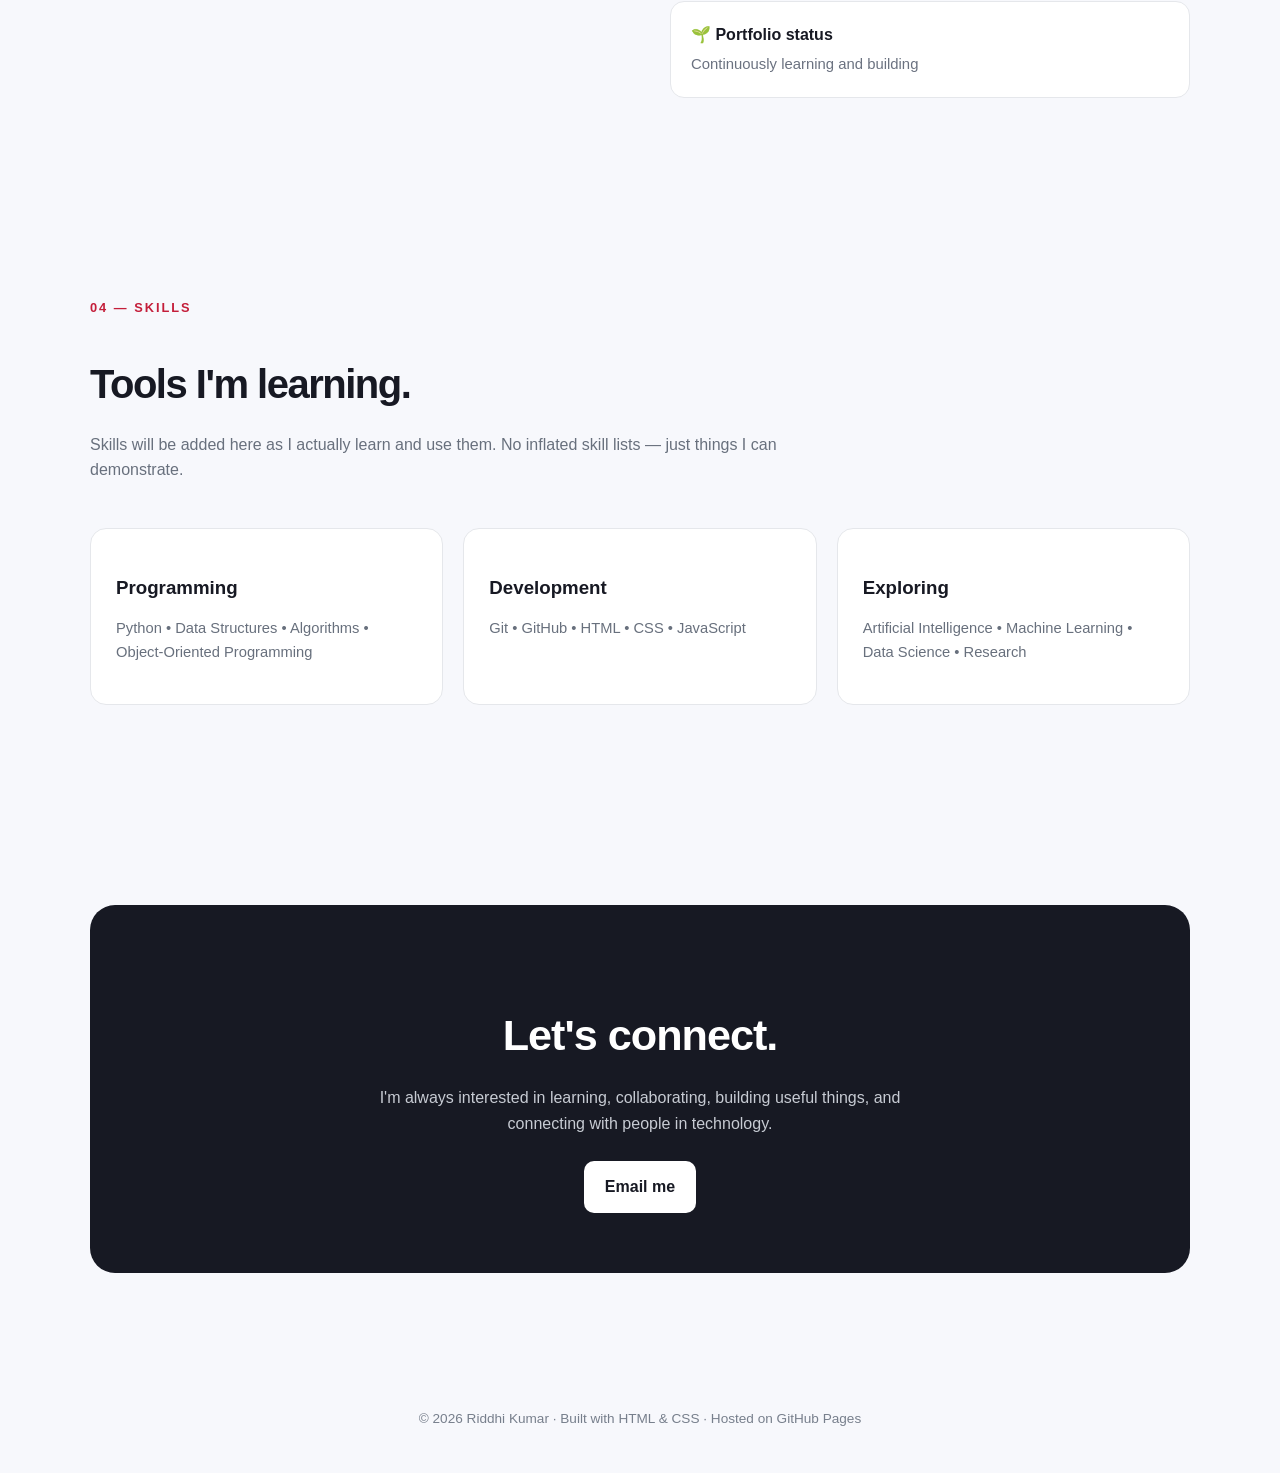
==== commit 15e95dad: "Update index.html" ====
--- a/index.html
+++ b/index.html
@@ -47,14 +47,17 @@
         </h1>
 
         <p class="hero-description">
-          I'm a Computer Science student building my skills through
-          projects, coursework, experimentation, and real-world experiences.
-          This website documents what I'm learning and what I'm building along the way.
-          Computer Science student with a strong academic foundation in Mathematics and Science, 
-          enriched by diverse global schooling and international exposure. 
-          With a sharp analytical mindset,
-          Riddhi is deeply interested in Artificial Intelligence and its applications in the industry, 
-          aiming to create meaningful, real-world impact through technology.
+        I'm a Computer Science student at the University of Cincinnati, 
+        driven by curiosity about how technology can solve real-world problems and create meaningful impact.
+        My interest in technology comes from a desire to understand how things work and turn ideas 
+        into practical solutions. Through coursework, hands-on projects, and experimentation, 
+        I'm developing my skills in programming, analytical thinking, and problem-solving, with a 
+        particular interest in Artificial Intelligence and its applications across industries.
+        At UC, I hope to build a strong technical foundation while exploring opportunities to collaborate, 
+        learn, and apply what I learn beyond the classroom. Through the University Honors Program, 
+        I want to engage with diverse perspectives, and grow as both a student and a leader. 
+        My goal is to use my honors experiences to develop technology-driven solutions that address 
+        meaningful challenges and make a lasting, positive impact.
         </p>
 
         <div class="buttons">
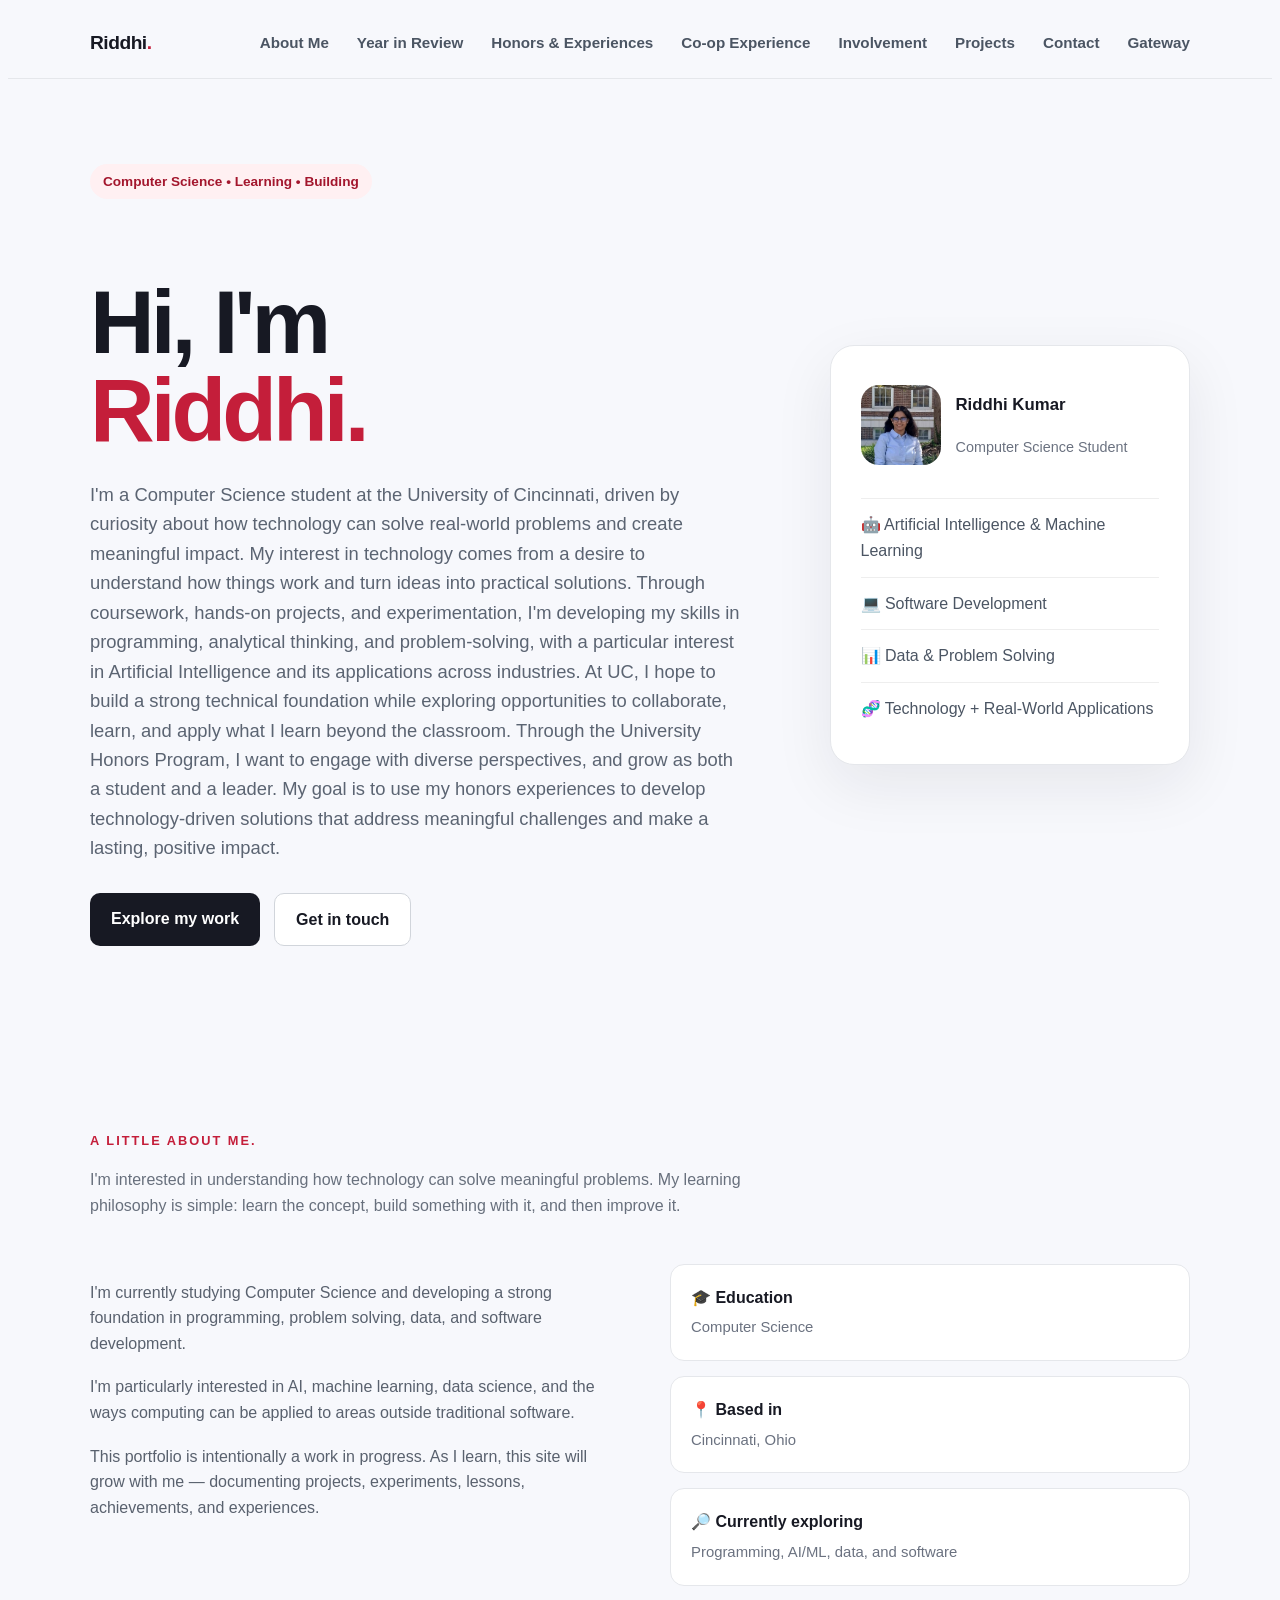
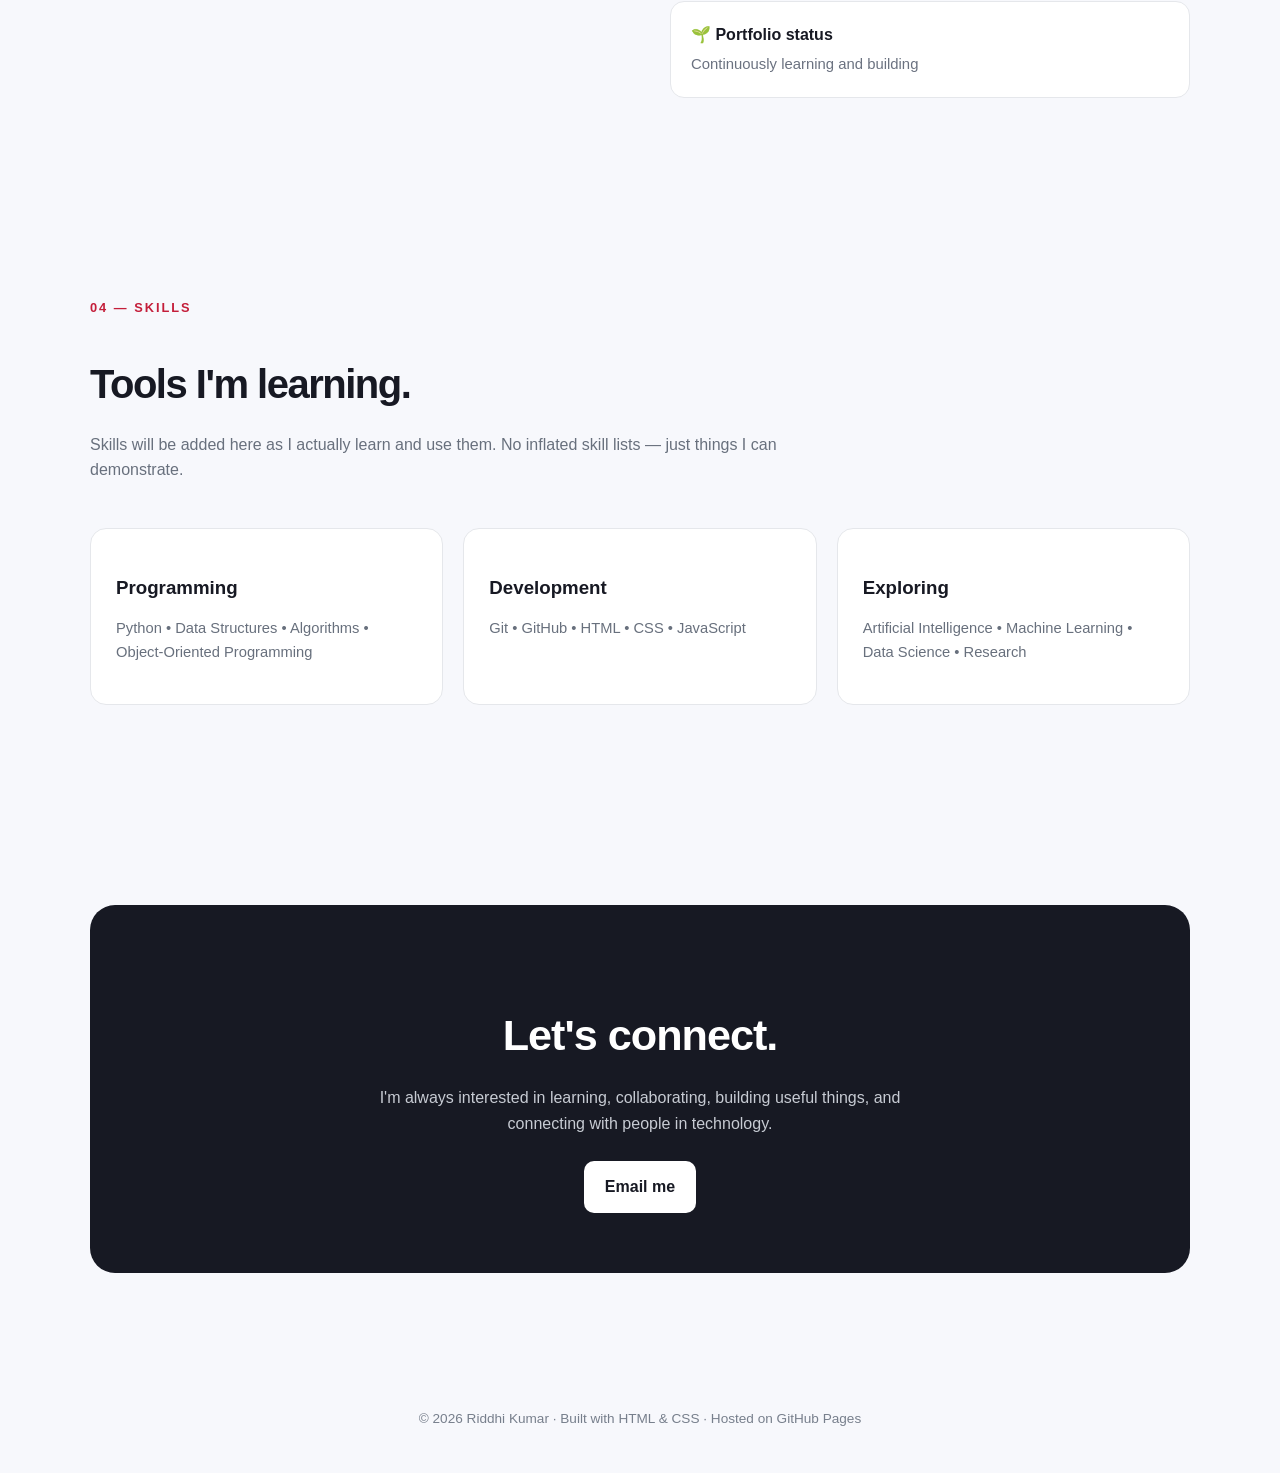
==== commit 356ee3bd: "Update index.html" ====
--- a/index.html
+++ b/index.html
@@ -29,6 +29,7 @@
             <a href="involvement.html">Involvement</a>
             <a href="projects.html">Projects</a>
             <a href="contact.html">Contact</a>
+           <a href="gateway.html">Gateway</a>
         </div>
 
     </div>
--- a/css/style.css
+++ b/css/style.css
@@ -2481,3 +2481,146 @@
     }
 
 }
+/* =========================
+   GATEWAY: PRIOR EXPERIENCE
+========================= */
+
+.gateway-page {
+    min-height: calc(100vh - 70px);
+}
+
+.gateway-hero {
+    padding: 90px 0 110px;
+}
+
+.gateway-hero > .container > h1 {
+    max-width: 850px;
+    font-size: clamp(3rem, 7vw, 5.5rem);
+    line-height: 1.05;
+    letter-spacing: -3px;
+    margin: 20px 0;
+    color: #171923;
+}
+
+.gateway-hero h1 span {
+    color: #c41e3a;
+}
+
+.gateway-intro {
+    max-width: 700px;
+    color: #68707d;
+    font-size: 1.1rem;
+    line-height: 1.8;
+    margin-bottom: 65px;
+}
+
+.gateway-section-title {
+    font-size: 1.5rem;
+    margin-bottom: 24px;
+    color: #171923;
+}
+
+.gateway-experience-card {
+    display: grid;
+    grid-template-columns: 0.9fr 1.1fr;
+    background: #ffffff;
+    border: 1px solid #e5e7eb;
+    border-radius: 24px;
+    overflow: hidden;
+    color: inherit;
+    text-decoration: none;
+    box-shadow: 0 16px 45px rgba(20, 20, 40, 0.06);
+    transition: transform 0.3s ease,
+                box-shadow 0.3s ease,
+                border-color 0.3s ease;
+}
+
+.gateway-experience-card:hover {
+    transform: translateY(-6px);
+    border-color: #c41e3a;
+    box-shadow: 0 25px 60px rgba(20, 20, 40, 0.12);
+}
+
+.gateway-experience-image {
+    min-height: 370px;
+    background: #f7f8fc;
+}
+
+.gateway-experience-image img {
+    width: 100%;
+    height: 100%;
+    min-height: 370px;
+    object-fit: cover;
+    display: block;
+}
+
+.gateway-experience-content {
+    display: flex;
+    flex-direction: column;
+    padding: 38px;
+}
+
+.gateway-card-top {
+    display: flex;
+    justify-content: space-between;
+    color: #c41e3a;
+    font-size: 0.75rem;
+    font-weight: 800;
+    letter-spacing: 1.5px;
+}
+
+.gateway-experience-content h2 {
+    font-size: clamp(2rem, 4vw, 3rem);
+    letter-spacing: -1.5px;
+    margin: 35px 0 15px;
+    color: #171923;
+}
+
+.gateway-experience-content p {
+    font-size: 1rem;
+    line-height: 1.85;
+    color: #68707d;
+}
+
+.gateway-experience-footer {
+    display: flex;
+    justify-content: space-between;
+    align-items: center;
+    border-top: 1px solid #e5e7eb;
+    padding-top: 20px;
+    margin-top: auto;
+    padding-bottom: 4px;
+    font-size: 0.9rem;
+    font-weight: 800;
+    color: #171923;
+}
+
+.gateway-experience-footer span:last-child {
+    color: #c41e3a;
+    font-size: 1.3rem;
+}
+
+@media (max-width: 700px) {
+    .gateway-hero {
+        padding: 65px 0 80px;
+    }
+
+    .gateway-hero > .container > h1 {
+        letter-spacing: -1.5px;
+    }
+
+    .gateway-experience-card {
+        grid-template-columns: 1fr;
+    }
+
+    .gateway-experience-image,
+    .gateway-experience-image img {
+        min-height: 240px;
+        max-height: 320px;
+    }
+
+    .gateway-experience-content {
+        padding: 26px;
+        min-height: 330px;
+    }
+}
